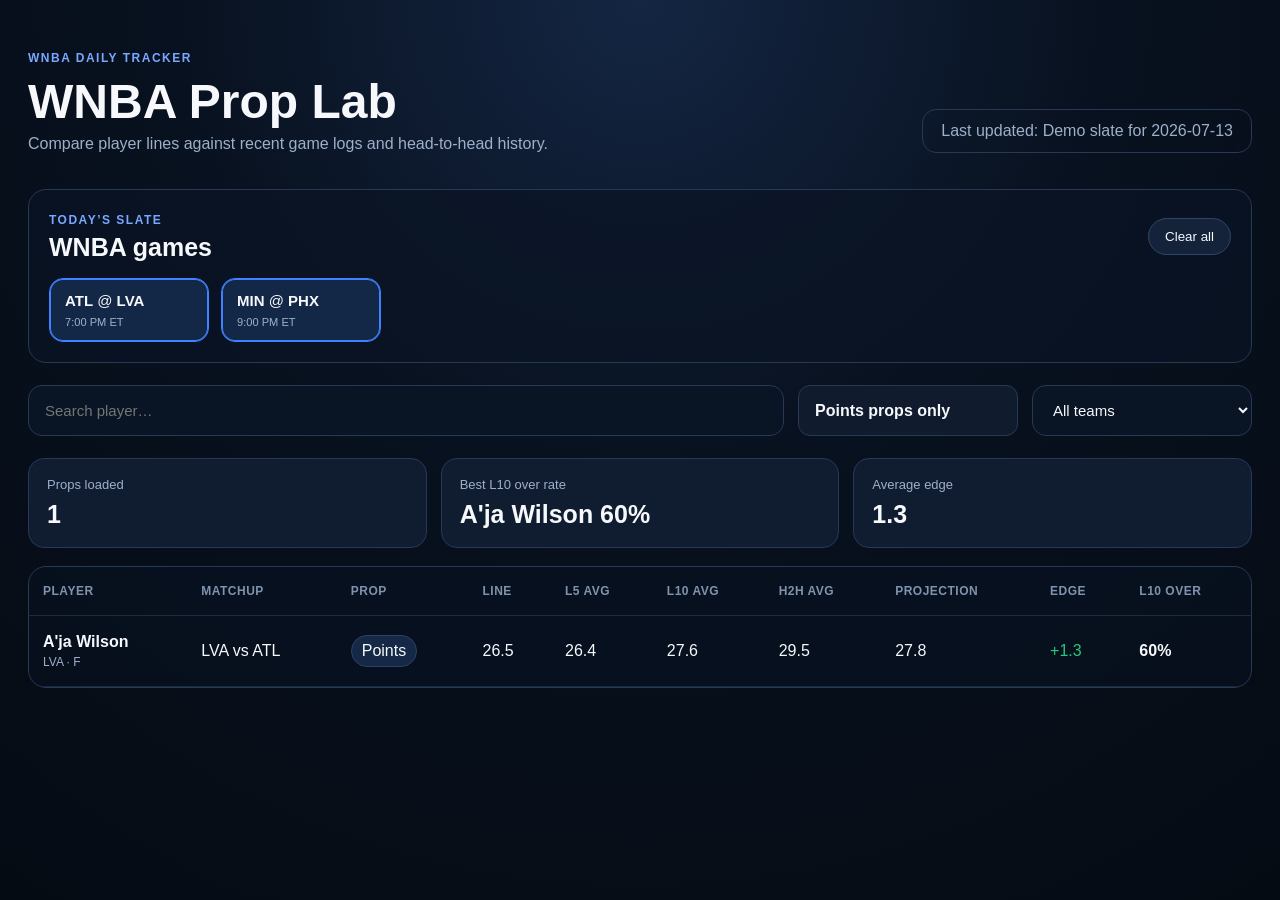
==== index.html @ 142bd0e8 "Add files via upload" ====
<!doctype html><html lang="en"><head><meta charset="utf-8"><meta name="viewport" content="width=device-width,initial-scale=1"><title>WNBA Prop Lab</title><link rel="stylesheet" href="styles.css"></head><body>
<header class="topbar"><div><span class="eyebrow">WNBA DAILY TRACKER</span><h1>WNBA Prop Lab</h1><p>Compare player lines against recent game logs and head-to-head history.</p></div><div class="updated" id="updatedAt">Loading…</div></header>
<main><section class="slate"><div class="slateHead"><div><span class="eyebrow">TODAY’S SLATE</span><h2>WNBA games</h2></div><button id="selectAllGames" class="selectGames">Clear all</button></div><div id="games" class="games"></div></section><section class="controls"><input id="search" placeholder="Search player…"><div class="fixedMarket">Points props only</div><input id="market" type="hidden" value="pts"><select id="team"><option value="all">All teams</option></select></section>
<section class="summary"><div><span>Props loaded</span><strong id="propCount">0</strong></div><div><span>Best L10 over rate</span><strong id="bestRate">—</strong></div><div><span>Average edge</span><strong id="avgEdge">—</strong></div></section>
<section class="tableWrap"><table><thead><tr><th>Player</th><th>Matchup</th><th>Prop</th><th>Line</th><th>L5 Avg</th><th>L10 Avg</th><th>H2H Avg</th><th>Projection</th><th>Edge</th><th>L10 Over</th></tr></thead><tbody id="rows"></tbody></table></section></main>
<div class="modalBack" id="modalBack" hidden><article class="modal"><button class="close" id="closeModal">×</button><div class="modalHead"><div><span class="eyebrow" id="modalMarket">PLAYER PROP MODEL</span><h2 id="modalName"></h2><p id="modalMatchup"></p></div><div class="lineBox"><span>Line</span><strong id="modalLine"></strong></div></div><div class="cards"><div><span>Projection</span><strong id="modalProjection"></strong></div><div><span>Edge</span><strong id="modalEdge"></strong></div><div><span id="periodLabel">L10 Over %</span><strong id="modalOver"></strong></div><div><span>H2H Over %</span><strong id="modalH2H"></strong></div></div><div class="tabs"><button data-tab="last10" class="active">Last 10</button><button data-tab="last5">Last 5</button><button data-tab="h2h">H2H</button></div><div id="chart" class="chart"></div><p class="legend"><i class="green"></i> Green = over line &nbsp; <i class="red"></i> Red = under line &nbsp; <i class="push"></i> Gold = push</p></article></div>
<script src="app.js"></script></body></html>
---- styles.css ----
:root{--bg:#07101e;--panel:#101d31;--panel2:#13233b;--line:#263955;--text:#f6f8fc;--muted:#9db0ca;--blue:#3f82ff;--green:#24c97b;--red:#f14d52;--gold:#e4b84b}*{box-sizing:border-box}body{margin:0;background:radial-gradient(circle at top,#142643 0,#08111f 42%,#050b13 100%);color:var(--text);font-family:Inter,Arial,sans-serif;min-height:100vh}.topbar{max-width:1450px;margin:auto;padding:48px 28px 26px;display:flex;justify-content:space-between;gap:24px;align-items:flex-end}.eyebrow{color:#78a8ff;font-size:12px;letter-spacing:1.5px;font-weight:800}.topbar h1{font-size:48px;margin:8px 0 6px}.topbar p,.modalHead p{margin:0;color:var(--muted)}.updated{border:1px solid var(--line);padding:12px 18px;border-radius:14px;color:var(--muted)}main{max-width:1450px;margin:auto;padding:0 28px 50px}.controls{display:grid;grid-template-columns:1fr 220px 220px;gap:14px;margin:22px 0}.controls input,.controls select{background:#091424;border:1px solid var(--line);color:var(--text);padding:15px 16px;border-radius:14px;font-size:15px}.summary{display:grid;grid-template-columns:repeat(3,1fr);gap:14px;margin-bottom:18px}.summary div,.cards div{background:var(--panel);border:1px solid var(--line);border-radius:16px;padding:18px}.summary span,.cards span,.lineBox span{display:block;color:var(--muted);font-size:13px}.summary strong,.cards strong{display:block;font-size:25px;margin-top:8px}.tableWrap{overflow:auto;border:1px solid var(--line);border-radius:18px;background:rgba(8,17,31,.82)}table{width:100%;border-collapse:collapse;min-width:1100px}th,td{padding:17px 14px;text-align:left;border-bottom:1px solid #1b2b42}th{color:#7f93ae;font-size:12px;text-transform:uppercase;letter-spacing:.5px}tbody tr{cursor:pointer;transition:.15s}tbody tr:hover{background:#101d30}.player{font-weight:800}.sub{display:block;color:var(--muted);font-size:12px;margin-top:4px}.pill{display:inline-block;padding:6px 10px;border-radius:999px;background:#152845;border:1px solid #29436a}.positive{color:var(--green)}.negative{color:var(--red)}.rate{font-weight:800}.modalBack{position:fixed;inset:0;background:rgba(0,0,0,.7);display:grid;place-items:center;padding:24px;z-index:10}.modalBack[hidden]{display:none}.modal{width:min(860px,96vw);max-height:92vh;overflow:auto;background:var(--panel);border:1px solid #36506f;border-radius:22px;padding:24px;box-shadow:0 30px 90px #000;position:relative}.close{position:absolute;right:18px;top:12px;border:0;background:none;color:white;font-size:32px;cursor:pointer}.modalHead{display:flex;justify-content:space-between;gap:18px;align-items:center;padding-right:42px}.modalHead h2{font-size:30px;margin:6px 0}.lineBox{min-width:125px;text-align:center;background:#13233b;border:1px solid #334b6c;border-radius:16px;padding:16px}.lineBox strong{font-size:25px}.cards{display:grid;grid-template-columns:repeat(4,1fr);gap:12px;margin:20px 0}.tabs{display:flex;gap:10px;margin-bottom:16px}.tabs button{border:1px solid #36506f;background:#13233b;color:#d5dfed;border-radius:999px;padding:9px 15px;font-weight:700;cursor:pointer}.tabs button.active{background:var(--blue);border-color:var(--blue)}.chart{display:flex;flex-direction:column;gap:11px}.gameRow{display:grid;grid-template-columns:90px 1fr 64px;gap:12px;align-items:center;color:var(--muted);font-size:13px}.track{height:26px;border:1px solid #30425e;background:#07111f;border-radius:999px;overflow:hidden}.bar{height:100%;border-radius:999px;min-width:4px}.bar.green{background:var(--green)}.bar.red{background:var(--red)}.bar.push{background:var(--gold)}.gameVal{font-weight:800;color:white;text-align:right}.legend{font-size:12px;color:var(--muted);margin:15px 0 0}.legend i{display:inline-block;width:9px;height:9px;border-radius:50%}.legend .green{background:var(--green)}.legend .red{background:var(--red)}.legend .push{background:var(--gold)}@media(max-width:800px){.topbar{align-items:flex-start;flex-direction:column}.topbar h1{font-size:36px}.controls{grid-template-columns:1fr}.summary{grid-template-columns:1fr}.cards{grid-template-columns:1fr 1fr}.modalHead{align-items:flex-start}.gameRow{grid-template-columns:75px 1fr 50px}}
.slate{background:rgba(10,20,36,.72);border:1px solid var(--line);border-radius:18px;padding:20px;margin:10px 0 20px}.slateHead{display:flex;align-items:center;justify-content:space-between;gap:16px;margin-bottom:16px}.slateHead h2{margin:5px 0 0;font-size:25px}.selectGames{background:#15233a;border:1px solid #304666;color:var(--text);border-radius:999px;padding:10px 16px;cursor:pointer}.games{display:flex;flex-wrap:wrap;gap:12px}.gameChip{min-width:160px;text-align:left;background:#0b1627;border:1px solid #293b56;color:var(--muted);border-radius:14px;padding:13px 15px;cursor:pointer;transition:.15s}.gameChip span{display:block;color:var(--text);font-size:15px}.gameChip small{display:block;margin-top:7px;color:var(--muted)}.gameChip.active{border-color:var(--blue);background:#132747;box-shadow:inset 0 0 0 1px var(--blue)}.noGames,.empty{color:var(--muted);padding:24px!important;text-align:center}
@media(max-width:800px){.games{display:grid;grid-template-columns:1fr 1fr}.gameChip{min-width:0}.slateHead{align-items:flex-end}}
.fixedMarket{display:flex;align-items:center;padding:0 16px;min-height:44px;border:1px solid var(--line,#24344d);border-radius:12px;background:var(--card,#101c2e);color:var(--text,#f4f7fb);font-weight:700}
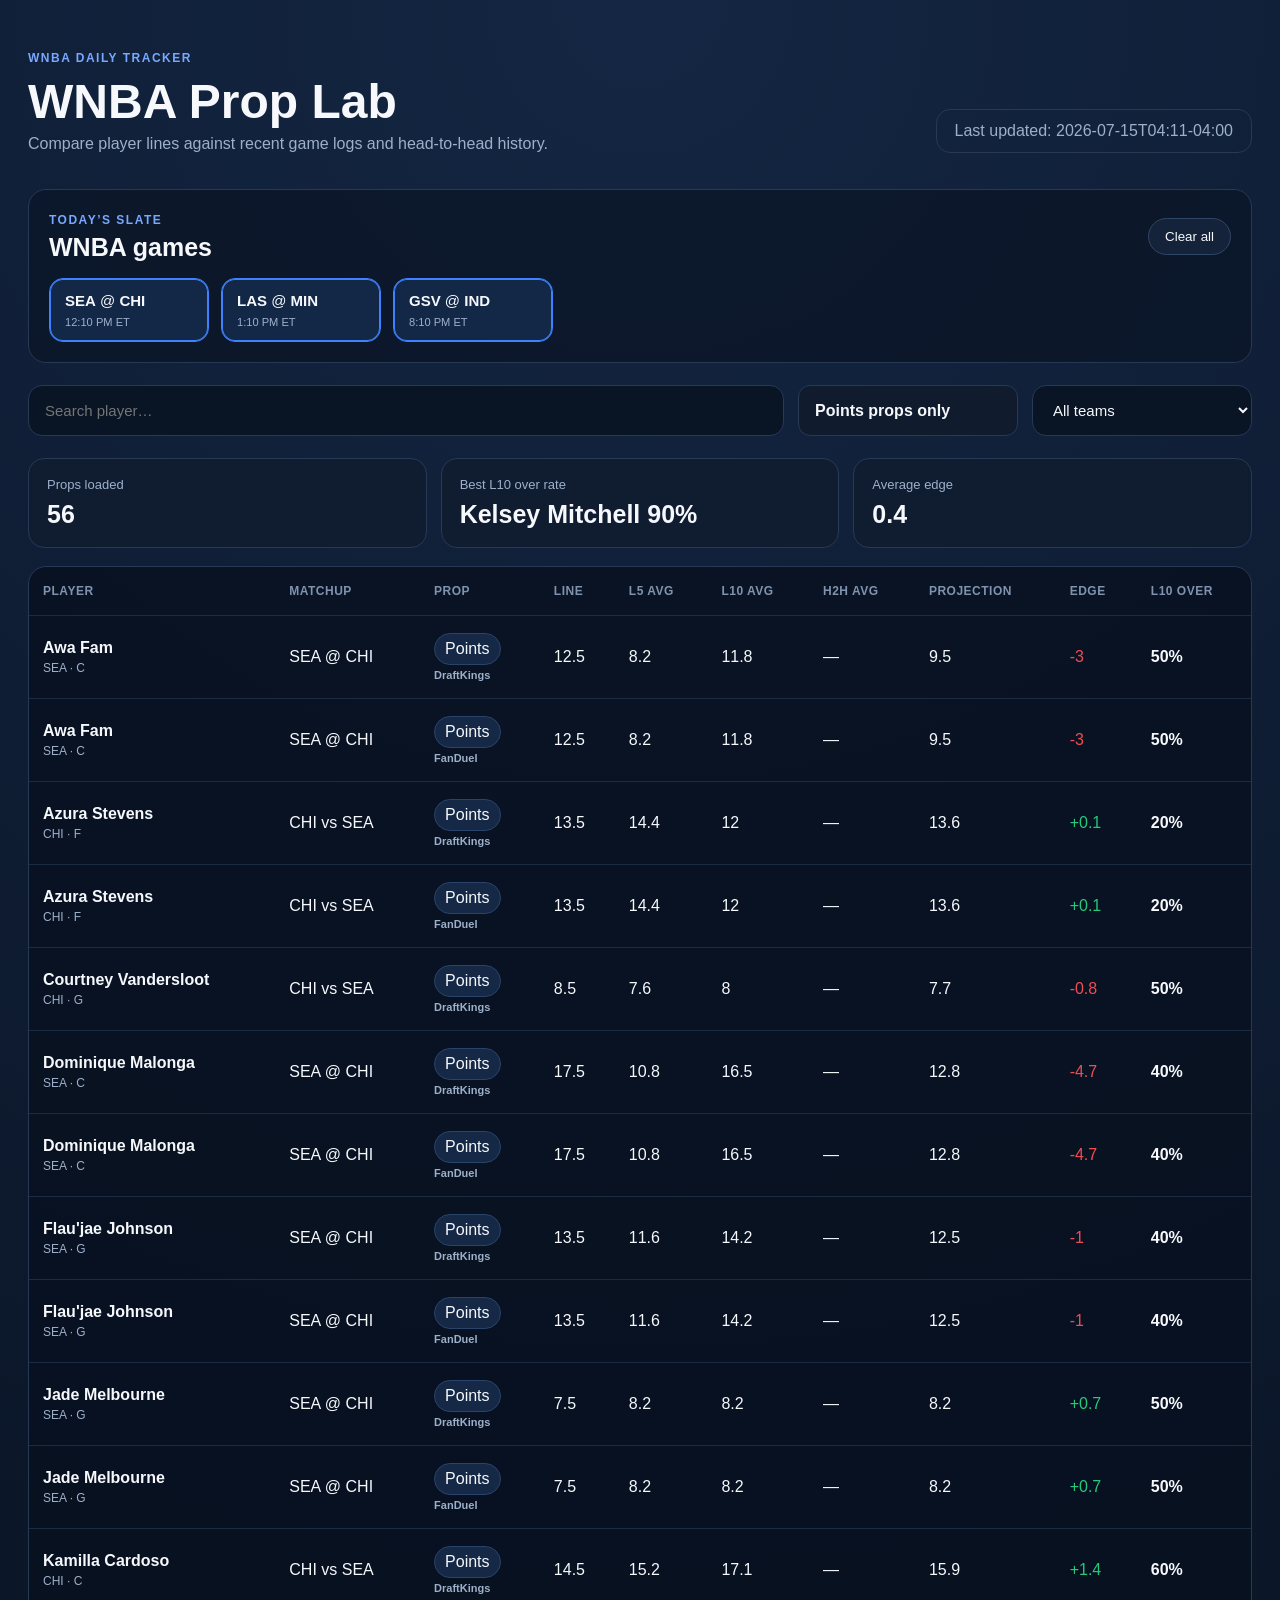
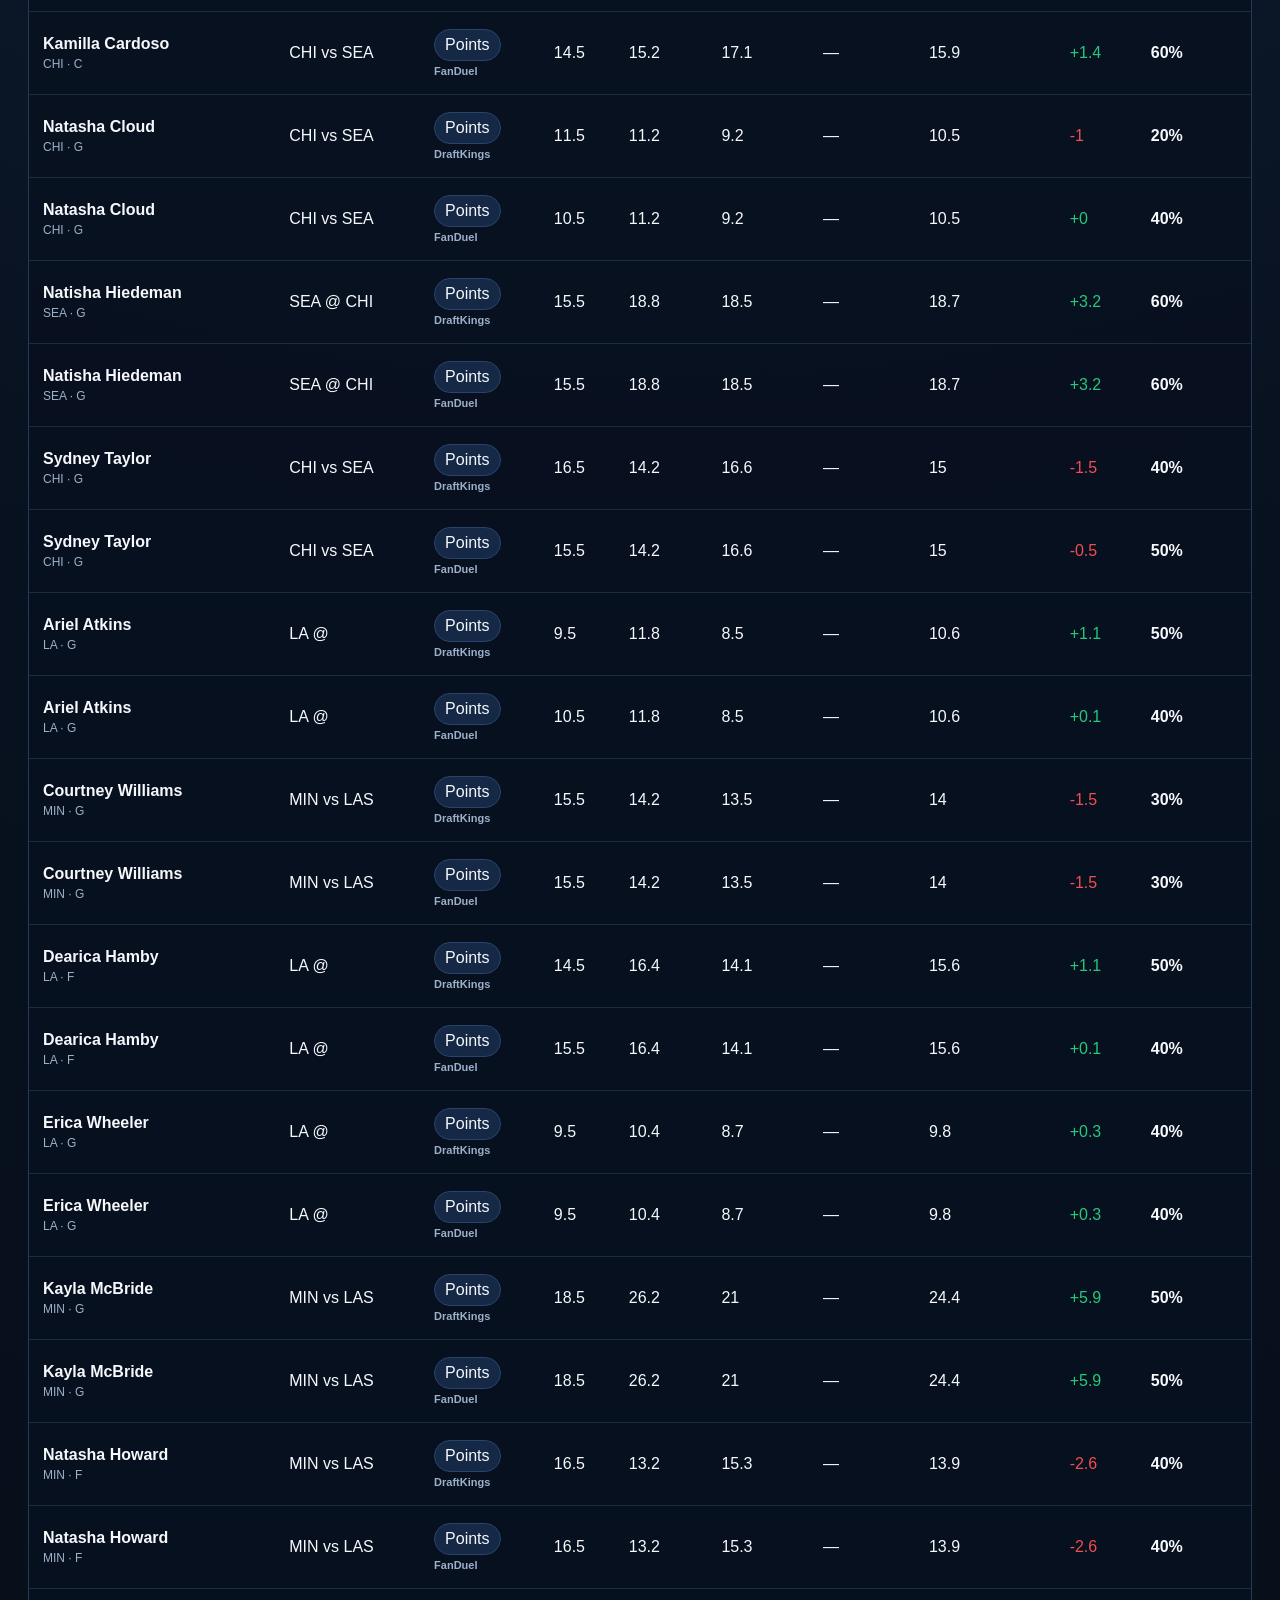
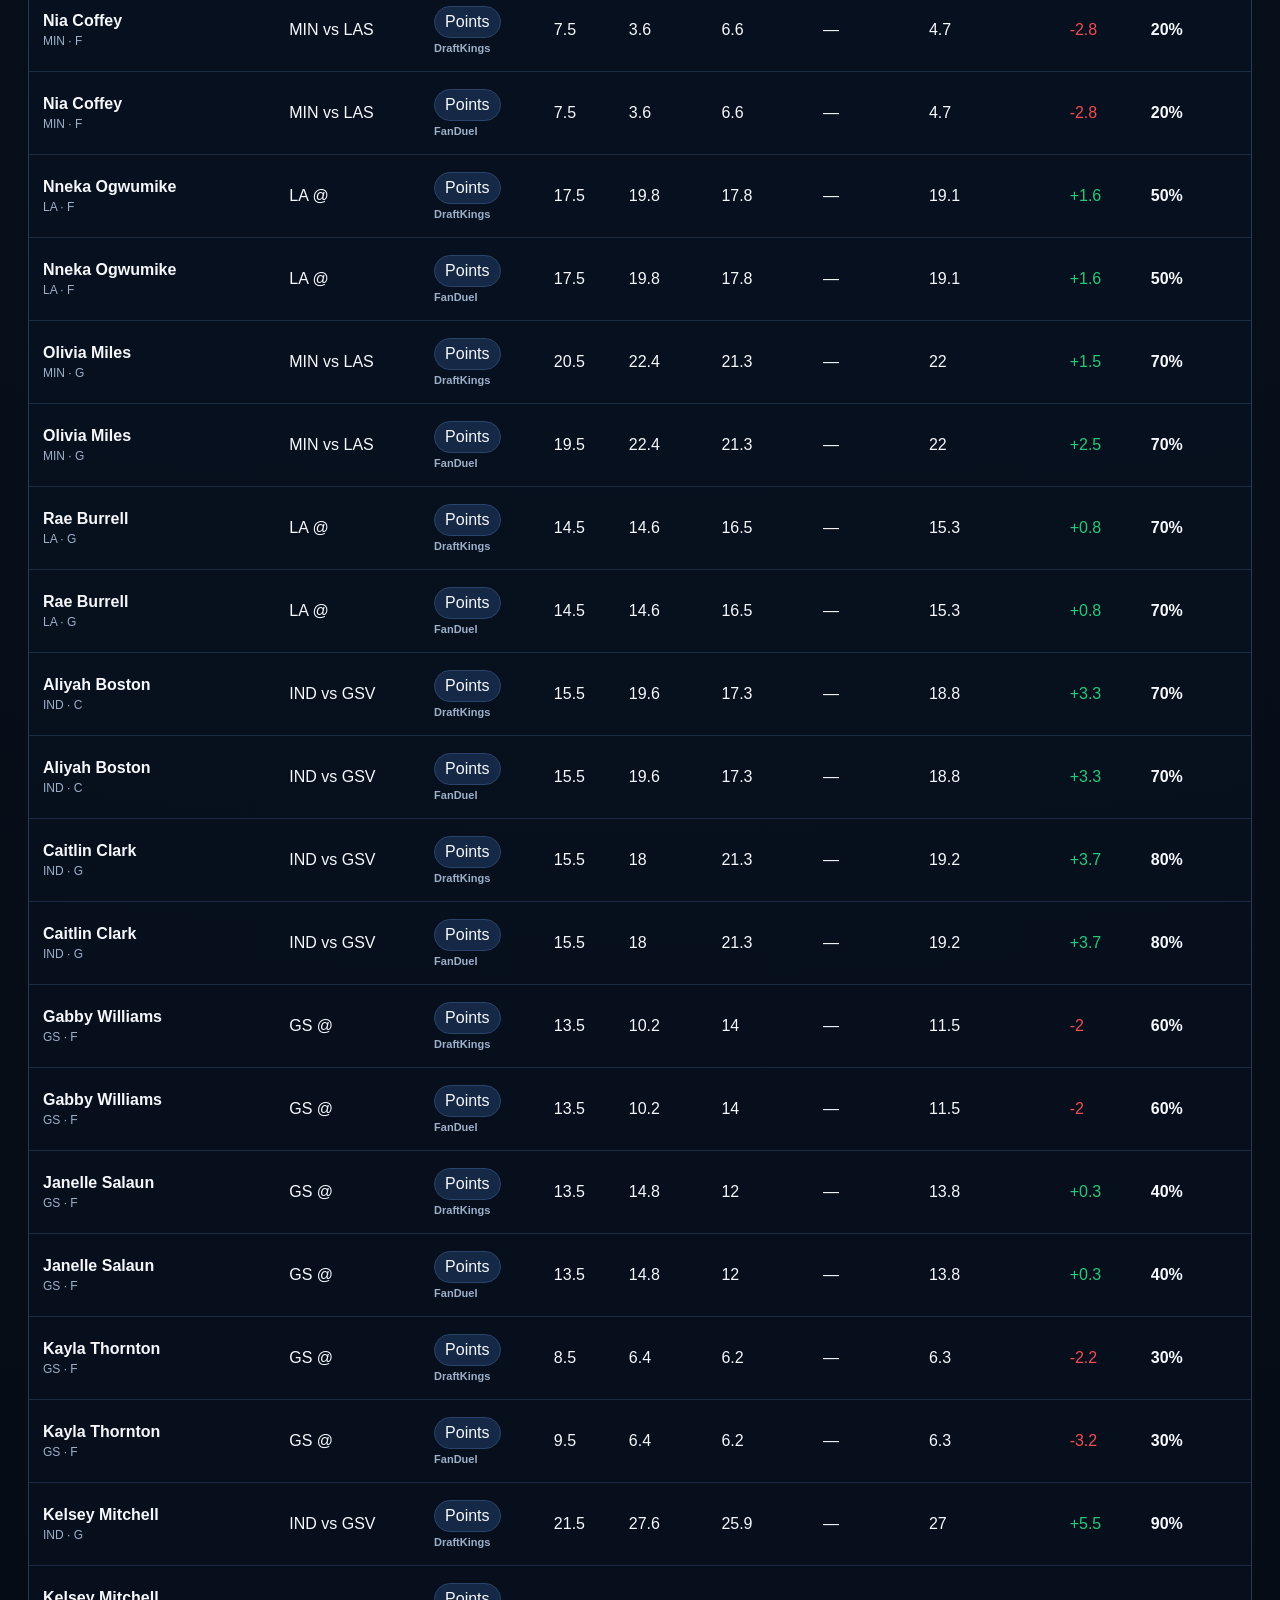
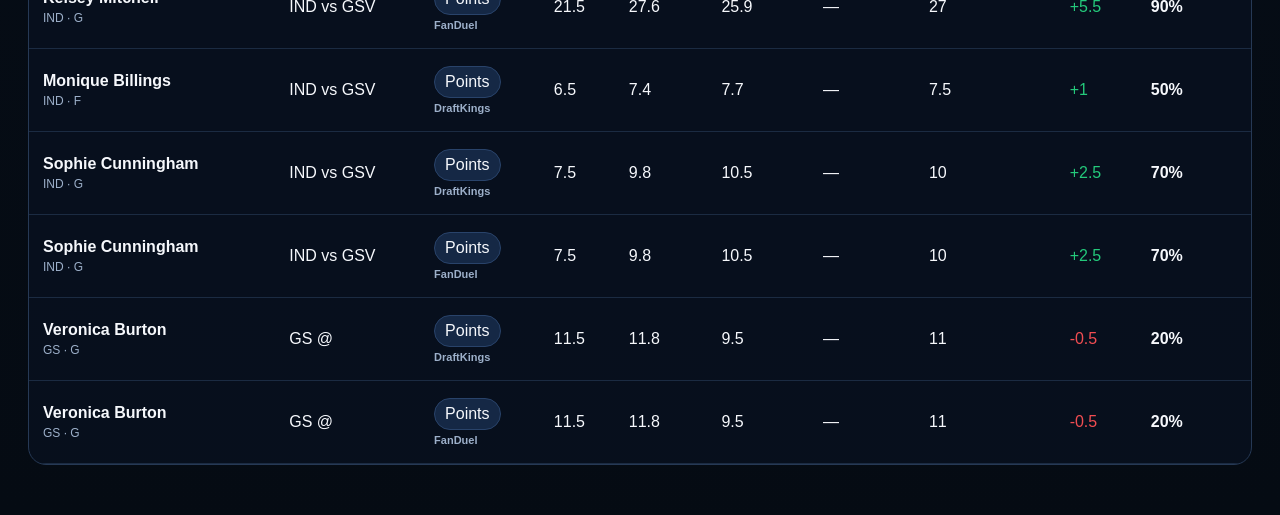
==== commit cd7a2881: "Update index.html" ====
--- a/index.html
+++ b/index.html
@@ -1,7 +1,295 @@
-<!doctype html><html lang="en"><head><meta charset="utf-8"><meta name="viewport" content="width=device-width,initial-scale=1"><title>WNBA Prop Lab</title><link rel="stylesheet" href="styles.css"></head><body>
-<header class="topbar"><div><span class="eyebrow">WNBA DAILY TRACKER</span><h1>WNBA Prop Lab</h1><p>Compare player lines against recent game logs and head-to-head history.</p></div><div class="updated" id="updatedAt">Loading…</div></header>
-<main><section class="slate"><div class="slateHead"><div><span class="eyebrow">TODAY’S SLATE</span><h2>WNBA games</h2></div><button id="selectAllGames" class="selectGames">Clear all</button></div><div id="games" class="games"></div></section><section class="controls"><input id="search" placeholder="Search player…"><div class="fixedMarket">Points props only</div><input id="market" type="hidden" value="pts"><select id="team"><option value="all">All teams</option></select></section>
-<section class="summary"><div><span>Props loaded</span><strong id="propCount">0</strong></div><div><span>Best L10 over rate</span><strong id="bestRate">—</strong></div><div><span>Average edge</span><strong id="avgEdge">—</strong></div></section>
-<section class="tableWrap"><table><thead><tr><th>Player</th><th>Matchup</th><th>Prop</th><th>Line</th><th>L5 Avg</th><th>L10 Avg</th><th>H2H Avg</th><th>Projection</th><th>Edge</th><th>L10 Over</th></tr></thead><tbody id="rows"></tbody></table></section></main>
-<div class="modalBack" id="modalBack" hidden><article class="modal"><button class="close" id="closeModal">×</button><div class="modalHead"><div><span class="eyebrow" id="modalMarket">PLAYER PROP MODEL</span><h2 id="modalName"></h2><p id="modalMatchup"></p></div><div class="lineBox"><span>Line</span><strong id="modalLine"></strong></div></div><div class="cards"><div><span>Projection</span><strong id="modalProjection"></strong></div><div><span>Edge</span><strong id="modalEdge"></strong></div><div><span id="periodLabel">L10 Over %</span><strong id="modalOver"></strong></div><div><span>H2H Over %</span><strong id="modalH2H"></strong></div></div><div class="tabs"><button data-tab="last10" class="active">Last 10</button><button data-tab="last5">Last 5</button><button data-tab="h2h">H2H</button></div><div id="chart" class="chart"></div><p class="legend"><i class="green"></i> Green = over line &nbsp; <i class="red"></i> Red = under line &nbsp; <i class="push"></i> Gold = push</p></article></div>
-<script src="app.js"></script></body></html>
+<!doctype html>
+<html lang="en">
+<head>
+  <meta charset="utf-8">
+  <meta
+    name="viewport"
+    content="width=device-width, initial-scale=1"
+  >
+
+  <title>WNBA Prop Lab</title>
+
+  <link
+    rel="stylesheet"
+    href="styles.css"
+  >
+</head>
+
+<body>
+  <header class="topbar">
+    <div>
+      <span class="eyebrow">WNBA DAILY TRACKER</span>
+
+      <h1>WNBA Prop Lab</h1>
+
+      <p>
+        Compare player lines against recent game logs and
+        head-to-head history.
+      </p>
+    </div>
+
+    <div
+      class="updated"
+      id="updatedAt"
+    >
+      Loading…
+    </div>
+  </header>
+
+  <main>
+    <section class="slate">
+      <div class="slateHead">
+        <div>
+          <span class="eyebrow">TODAY’S SLATE</span>
+          <h2>WNBA games</h2>
+        </div>
+
+        <button
+          id="selectAllGames"
+          class="selectGames"
+          type="button"
+        >
+          Clear all
+        </button>
+      </div>
+
+      <div
+        id="games"
+        class="games"
+      ></div>
+    </section>
+
+    <section class="controls">
+      <input
+        id="search"
+        type="search"
+        placeholder="Search player…"
+        autocomplete="off"
+      >
+
+      <div class="fixedMarket">
+        Points props only
+      </div>
+
+      <input
+        id="market"
+        type="hidden"
+        value="pts"
+      >
+
+      <select id="team">
+        <option value="all">
+          All teams
+        </option>
+      </select>
+    </section>
+
+    <section class="summary">
+      <div>
+        <span>Props loaded</span>
+        <strong id="propCount">0</strong>
+      </div>
+
+      <div>
+        <span>Best L10 over rate</span>
+        <strong id="bestRate">—</strong>
+      </div>
+
+      <div>
+        <span>Average edge</span>
+        <strong id="avgEdge">—</strong>
+      </div>
+    </section>
+
+    <section class="tableWrap">
+      <table>
+        <thead>
+          <tr>
+            <th
+              class="sortable"
+              data-sort="player"
+              scope="col"
+            >
+              Player
+            </th>
+
+            <th scope="col">
+              Matchup
+            </th>
+
+            <th scope="col">
+              Prop
+            </th>
+
+            <th
+              class="sortable"
+              data-sort="line"
+              scope="col"
+            >
+              Line
+            </th>
+
+            <th
+              class="sortable"
+              data-sort="l5Avg"
+              scope="col"
+            >
+              L5 Avg
+            </th>
+
+            <th
+              class="sortable"
+              data-sort="l10Avg"
+              scope="col"
+            >
+              L10 Avg
+            </th>
+
+            <th
+              class="sortable"
+              data-sort="h2hAvg"
+              scope="col"
+            >
+              H2H Avg
+            </th>
+
+            <th
+              class="sortable"
+              data-sort="projection"
+              scope="col"
+            >
+              Projection
+            </th>
+
+            <th
+              class="sortable"
+              data-sort="edge"
+              scope="col"
+            >
+              Edge
+            </th>
+
+            <th
+              class="sortable"
+              data-sort="l10Over"
+              scope="col"
+            >
+              L10 Over
+            </th>
+          </tr>
+        </thead>
+
+        <tbody id="rows"></tbody>
+      </table>
+    </section>
+  </main>
+
+  <div
+    class="modalBack"
+    id="modalBack"
+    hidden
+  >
+    <article class="modal">
+      <button
+        class="close"
+        id="closeModal"
+        type="button"
+        aria-label="Close player details"
+      >
+        ×
+      </button>
+
+      <div class="modalHead">
+        <div>
+          <span
+            class="eyebrow"
+            id="modalMarket"
+          >
+            PLAYER PROP MODEL
+          </span>
+
+          <h2 id="modalName"></h2>
+
+          <p id="modalMatchup"></p>
+        </div>
+
+        <div class="lineBox">
+          <span>Line</span>
+          <strong id="modalLine"></strong>
+        </div>
+      </div>
+
+      <div class="cards">
+        <div>
+          <span>Projection</span>
+          <strong id="modalProjection"></strong>
+        </div>
+
+        <div>
+          <span>Edge</span>
+          <strong id="modalEdge"></strong>
+        </div>
+
+        <div>
+          <span id="periodLabel">
+            L10 Over %
+          </span>
+
+          <strong id="modalOver"></strong>
+        </div>
+
+        <div>
+          <span>H2H Over %</span>
+          <strong id="modalH2H"></strong>
+        </div>
+      </div>
+
+      <div class="tabs">
+        <button
+          data-tab="last10"
+          class="active"
+          type="button"
+        >
+          Last 10
+        </button>
+
+        <button
+          data-tab="last5"
+          type="button"
+        >
+          Last 5
+        </button>
+
+        <button
+          data-tab="h2h"
+          type="button"
+        >
+          H2H
+        </button>
+      </div>
+
+      <div
+        id="chart"
+        class="chart"
+      ></div>
+
+      <p class="legend">
+        <i class="green"></i>
+        Green = over line
+
+        &nbsp;
+
+        <i class="red"></i>
+        Red = under line
+
+        &nbsp;
+
+        <i class="push"></i>
+        Gold = push
+      </p>
+    </article>
+  </div>
+
+  <script src="app.js"></script>
+</body>
+</html>
--- a/styles.css
+++ b/styles.css
@@ -2,3 +2,5 @@
 .slate{background:rgba(10,20,36,.72);border:1px solid var(--line);border-radius:18px;padding:20px;margin:10px 0 20px}.slateHead{display:flex;align-items:center;justify-content:space-between;gap:16px;margin-bottom:16px}.slateHead h2{margin:5px 0 0;font-size:25px}.selectGames{background:#15233a;border:1px solid #304666;color:var(--text);border-radius:999px;padding:10px 16px;cursor:pointer}.games{display:flex;flex-wrap:wrap;gap:12px}.gameChip{min-width:160px;text-align:left;background:#0b1627;border:1px solid #293b56;color:var(--muted);border-radius:14px;padding:13px 15px;cursor:pointer;transition:.15s}.gameChip span{display:block;color:var(--text);font-size:15px}.gameChip small{display:block;margin-top:7px;color:var(--muted)}.gameChip.active{border-color:var(--blue);background:#132747;box-shadow:inset 0 0 0 1px var(--blue)}.noGames,.empty{color:var(--muted);padding:24px!important;text-align:center}
 @media(max-width:800px){.games{display:grid;grid-template-columns:1fr 1fr}.gameChip{min-width:0}.slateHead{align-items:flex-end}}
 .fixedMarket{display:flex;align-items:center;padding:0 16px;min-height:44px;border:1px solid var(--line,#24344d);border-radius:12px;background:var(--card,#101c2e);color:var(--text,#f4f7fb);font-weight:700}
+
+.book{display:block;margin-top:4px;font-size:11px;color:var(--muted);font-weight:700}
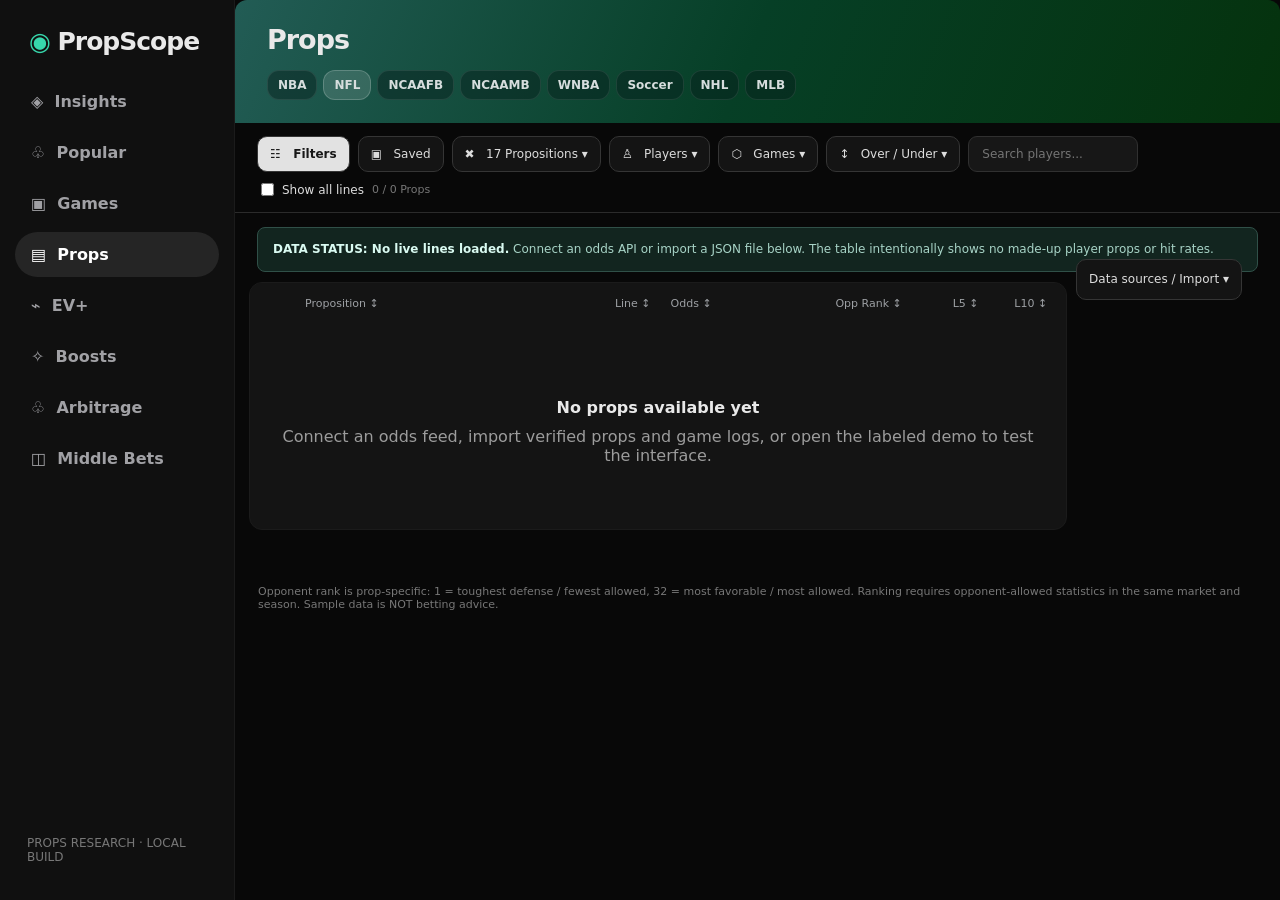
==== commit 0a67524e: "Rename index (2).html to index.html" ====
--- a/index.html
+++ b/index.html
@@ -1,295 +1,14 @@
-<!doctype html>
-<html lang="en">
-<head>
-  <meta charset="utf-8">
-  <meta
-    name="viewport"
-    content="width=device-width, initial-scale=1"
-  >
-
-  <title>WNBA Prop Lab</title>
-
-  <link
-    rel="stylesheet"
-    href="styles.css"
-  >
-</head>
-
-<body>
-  <header class="topbar">
-    <div>
-      <span class="eyebrow">WNBA DAILY TRACKER</span>
-
-      <h1>WNBA Prop Lab</h1>
-
-      <p>
-        Compare player lines against recent game logs and
-        head-to-head history.
-      </p>
-    </div>
-
-    <div
-      class="updated"
-      id="updatedAt"
-    >
-      Loading…
-    </div>
-  </header>
-
-  <main>
-    <section class="slate">
-      <div class="slateHead">
-        <div>
-          <span class="eyebrow">TODAY’S SLATE</span>
-          <h2>WNBA games</h2>
-        </div>
-
-        <button
-          id="selectAllGames"
-          class="selectGames"
-          type="button"
-        >
-          Clear all
-        </button>
-      </div>
-
-      <div
-        id="games"
-        class="games"
-      ></div>
-    </section>
-
-    <section class="controls">
-      <input
-        id="search"
-        type="search"
-        placeholder="Search player…"
-        autocomplete="off"
-      >
-
-      <div class="fixedMarket">
-        Points props only
-      </div>
-
-      <input
-        id="market"
-        type="hidden"
-        value="pts"
-      >
-
-      <select id="team">
-        <option value="all">
-          All teams
-        </option>
-      </select>
-    </section>
-
-    <section class="summary">
-      <div>
-        <span>Props loaded</span>
-        <strong id="propCount">0</strong>
-      </div>
-
-      <div>
-        <span>Best L10 over rate</span>
-        <strong id="bestRate">—</strong>
-      </div>
-
-      <div>
-        <span>Average edge</span>
-        <strong id="avgEdge">—</strong>
-      </div>
-    </section>
-
-    <section class="tableWrap">
-      <table>
-        <thead>
-          <tr>
-            <th
-              class="sortable"
-              data-sort="player"
-              scope="col"
-            >
-              Player
-            </th>
-
-            <th scope="col">
-              Matchup
-            </th>
-
-            <th scope="col">
-              Prop
-            </th>
-
-            <th
-              class="sortable"
-              data-sort="line"
-              scope="col"
-            >
-              Line
-            </th>
-
-            <th
-              class="sortable"
-              data-sort="l5Avg"
-              scope="col"
-            >
-              L5 Avg
-            </th>
-
-            <th
-              class="sortable"
-              data-sort="l10Avg"
-              scope="col"
-            >
-              L10 Avg
-            </th>
-
-            <th
-              class="sortable"
-              data-sort="h2hAvg"
-              scope="col"
-            >
-              H2H Avg
-            </th>
-
-            <th
-              class="sortable"
-              data-sort="projection"
-              scope="col"
-            >
-              Projection
-            </th>
-
-            <th
-              class="sortable"
-              data-sort="edge"
-              scope="col"
-            >
-              Edge
-            </th>
-
-            <th
-              class="sortable"
-              data-sort="l10Over"
-              scope="col"
-            >
-              L10 Over
-            </th>
-          </tr>
-        </thead>
-
-        <tbody id="rows"></tbody>
-      </table>
-    </section>
-  </main>
-
-  <div
-    class="modalBack"
-    id="modalBack"
-    hidden
-  >
-    <article class="modal">
-      <button
-        class="close"
-        id="closeModal"
-        type="button"
-        aria-label="Close player details"
-      >
-        ×
-      </button>
-
-      <div class="modalHead">
-        <div>
-          <span
-            class="eyebrow"
-            id="modalMarket"
-          >
-            PLAYER PROP MODEL
-          </span>
-
-          <h2 id="modalName"></h2>
-
-          <p id="modalMatchup"></p>
-        </div>
-
-        <div class="lineBox">
-          <span>Line</span>
-          <strong id="modalLine"></strong>
-        </div>
-      </div>
-
-      <div class="cards">
-        <div>
-          <span>Projection</span>
-          <strong id="modalProjection"></strong>
-        </div>
-
-        <div>
-          <span>Edge</span>
-          <strong id="modalEdge"></strong>
-        </div>
-
-        <div>
-          <span id="periodLabel">
-            L10 Over %
-          </span>
-
-          <strong id="modalOver"></strong>
-        </div>
-
-        <div>
-          <span>H2H Over %</span>
-          <strong id="modalH2H"></strong>
-        </div>
-      </div>
-
-      <div class="tabs">
-        <button
-          data-tab="last10"
-          class="active"
-          type="button"
-        >
-          Last 10
-        </button>
-
-        <button
-          data-tab="last5"
-          type="button"
-        >
-          Last 5
-        </button>
-
-        <button
-          data-tab="h2h"
-          type="button"
-        >
-          H2H
-        </button>
-      </div>
-
-      <div
-        id="chart"
-        class="chart"
-      ></div>
-
-      <p class="legend">
-        <i class="green"></i>
-        Green = over line
-
-        &nbsp;
-
-        <i class="red"></i>
-        Red = under line
-
-        &nbsp;
-
-        <i class="push"></i>
-        Gold = push
-      </p>
-    </article>
-  </div>
-
-  <script src="app.js"></script>
-</body>
-</html>
+<!doctype html><html lang="en"><head><meta charset="UTF-8"/><meta name="viewport" content="width=device-width,initial-scale=1"/><title>PropScope | Props</title><style>
+:root{font-family:Inter,ui-sans-serif,system-ui,-apple-system,Segoe UI,Arial;color:#e9e9e9;background:#0b0b0b;font-synthesis:none}*{box-sizing:border-box}body{margin:0}button,input,select{font:inherit}button{cursor:pointer}button:disabled{opacity:.4;cursor:default}.app{display:grid;grid-template-columns:235px minmax(0,1fr);max-width:1550px;min-height:100vh;margin:auto}.side{background:#101010;padding:27px 15px;position:sticky;top:0;height:100vh;border-right:1px solid #1b1b1b}.logo{font-size:25px;font-weight:850;letter-spacing:-1px;padding:0 14px 23px}.logo i{font-style:normal;color:#37d6ab}.nav{display:flex;flex-direction:column;gap:6px}.nav button{border:0;background:transparent;color:#a1a1a5;text-align:left;padding:13px 16px;border-radius:30px;font-weight:650;display:flex;gap:12px;align-items:center}.nav button.active{background:#252525;color:#fff}.nav button:hover{background:#202020}.sidefoot{position:absolute;bottom:24px;font-size:12px;color:#777;padding:12px}.main{min-width:0;background:#080808}.hero{background:linear-gradient(112deg,#225c55 0%,#063f26 49%,#05320d 100%);padding:24px 32px 23px;border-radius:12px 12px 0 0;min-height:112px}.hero h1{margin:0 0 15px;font-size:27px;letter-spacing:-1px}.leagues{display:flex;gap:6px;flex-wrap:wrap}.league{background:#071f1c77;border:1px solid #ffffff16;border-radius:12px;color:#d6dddd;padding:7px 10px;font-size:12px;font-weight:800}.league.active{background:#ffffff22;border-color:#ffffff32}.toolbar{display:flex;align-items:center;flex-wrap:wrap;gap:8px;padding:13px 22px;border-bottom:1px solid #2b2b2b}.pill{background:#141414;border:1px solid #353535;border-radius:10px;color:#ddd;font-size:12px;padding:10px 12px;min-height:35px}.pill.active{background:#e2e2e2;color:#171717;font-weight:750}.pill:hover{border-color:#747474}.spacer{flex:1}.search{background:#171717;border:1px solid #303030;color:white;padding:10px 13px;border-radius:9px;width:170px;max-width:100%;font-size:12px}.count{color:#777;font-size:11px;white-space:nowrap}.content{margin:10px 14px 40px;background:#141414;border-radius:13px;overflow:hidden;border:1px solid #1b1b1b}.scroll{overflow-x:auto}.props{border-collapse:collapse;width:100%;min-width:1050px;font-size:12px}.props th{color:#9da0a4;background:#141414;text-align:left;padding:14px 10px;font-size:11px;font-weight:500;white-space:nowrap;cursor:pointer}.props td{border-top:1px solid #242424;padding:0 10px;height:54px;color:#a6a6a9}.props tbody tr:hover td:not(.rate){background:#202020}.props th:first-child,.props td:first-child{width:45px;text-align:center}.props th:nth-child(2){min-width:235px}.props th:nth-child(3){width:55px}.props th:nth-child(4){min-width:125px}.props th:nth-child(5){width:110px}.props th:nth-child(n+6){text-align:center}.pname{font-weight:750;color:#ededee;font-size:12px}.match{font-size:11px;color:#87878a;margin-left:6px}.sub{font-weight:700;color:#ececee;font-size:11px;margin-top:3px}.expand{border:1px solid #333;background:#202020;border-radius:5px;color:#888;width:24px;height:24px}.rank{display:inline-flex;justify-content:center;align-items:center;min-width:30px;border:1px solid #303030;border-radius:14px;padding:3px 4px;font-weight:800}.rank.good{color:#04d79b}.rank.mid{color:#e9c542}.rank.bad{color:#e55653}.rate{background:#15332b;color:#00e5a0!important;font-weight:800;text-align:center;min-width:54px}.rate.mid{background:#322d1b;color:#ebbf31!important}.rate.low{background:#352020;color:#f07471!important}.rate.missing{background:#181818;color:#6e7275!important}.muted{color:#7e7e83}.book{color:#c3abff;font-weight:800;font-size:10px}.empty{text-align:center;padding:64px 20px;color:#9c9c9c}.empty strong{display:block;color:#e9e9e9;margin:10px 0}.notice{margin:14px 22px 2px;padding:12px 15px;border-radius:8px;border:1px solid #305048;background:#12251f;color:#a7d3c6;font-size:12px;line-height:1.6}.notice b{color:#d9faf1}.panel{margin:12px 22px;background:#141414;border:1px solid #343434;border-radius:10px;padding:18px;display:none}.panel.open{display:block}.filters{display:flex;gap:15px;align-items:flex-end;flex-wrap:wrap}.filters label{display:flex;flex-direction:column;gap:7px;font-size:12px;color:#a8a8a8}.filters select{width:200px;background:#202020;border:1px solid #404040;border-radius:7px;color:white;padding:10px;font-size:12px}.panel input[type=file]{font-size:12px;max-width:220px}.detailrow td{background:#181f1d!important;height:auto!important;padding:16px 22px!important}.detail{display:flex;flex-wrap:wrap;gap:22px}.detail>div{min-width:120px}.detail b{display:block;color:#f2f2f2;margin-bottom:6px}.detail span{color:#999}.little{font-size:11px;color:#8d9292}.switch{display:inline-flex;align-items:center;gap:5px;font-size:12px;color:#ddd}.switch input{accent-color:#10a27a}.help{font-size:12px;color:#c2c2c2;line-height:1.7}.help code{color:#50dfb9}.footer{padding:15px 23px;font-size:11px;color:#777}.actions{display:flex;gap:9px;flex-wrap:wrap}.btnGreen{background:#087b58;border:0;color:white;padding:10px 14px;border-radius:8px;font-size:12px;font-weight:bold}@media(max-width:820px){.app{grid-template-columns:1fr}.side{height:auto;position:static;padding:12px;display:flex;align-items:center;gap:16px}.logo{padding:0;font-size:20px}.nav{flex-direction:row;overflow:auto}.nav button:not(.active){display:none}.sidefoot{display:none}.hero{padding:22px 18px}.toolbar{padding:12px}.notice,.panel{margin:12px}.content{margin:10px 6px}}
+</style></head><body><div class="app"><aside class="side"><div class="logo"><i>◉</i> PropScope</div><nav class="nav"><button>◈ &nbsp;Insights</button><button>♧ &nbsp;Popular</button><button>▣ &nbsp;Games</button><button class="active">▤ &nbsp;Props</button><button>⌁ &nbsp;EV+</button><button>✧ &nbsp;Boosts</button><button>♧ &nbsp;Arbitrage</button><button>◫ &nbsp;Middle Bets</button></nav><div class="sidefoot">PROPS RESEARCH · LOCAL BUILD</div></aside><main class="main"><div class="hero"><h1>Props</h1><div class="leagues" id="leagues"></div></div><section class="toolbar"><button class="pill active" id="filterButton">☷ &nbsp; Filters</button><button class="pill" id="savedButton">▣ &nbsp; Saved <span id="savedCount"></span></button><button class="pill" id="propButton">✖ &nbsp; <span id="propCount">17</span> Propositions ▾</button><button class="pill" id="playerButton">♙ &nbsp; Players ▾</button><button class="pill" id="gamesButton">⬡ &nbsp; Games ▾</button><button class="pill" id="sideButton">↕ &nbsp; Over / Under ▾</button><input class="search" id="search" placeholder="Search players..." aria-label="Search players"><span class="spacer"></span><label class="switch"><input type="checkbox" id="allLines"> Show all lines</label><span class="count" id="rowCount">0 Props</span></section><div class="panel" id="filterPanel"><div class="filters"><label>Proposition<select id="marketFilter"><option value="all">All propositions</option></select></label><label>Player<select id="playerFilter"><option value="all">All players</option></select></label><label>Game<select id="gameFilter"><option value="all">All games</option></select></label><label>Side<select id="sideFilter"><option value="all">Over & Under</option><option>Over</option><option>Under</option></select></label><label>Matchup<select id="rankFilter"><option value="all">Any opponent rank</option><option value="good">Favorable (22–32)</option><option value="mid">Neutral (11–21)</option><option value="bad">Difficult (1–10)</option></select></label><button class="pill" id="clearFilters">Clear filters</button></div></div><div class="notice"><b id="modeTitle">DATA STATUS: No live lines loaded.</b> <span id="modeText">Connect an odds API or import a JSON file below. The table intentionally shows no made-up player props or hit rates.</span> <button class="pill" id="dataButton" style="float:right;margin-left:9px">Data sources / Import ▾</button></div><div class="panel" id="dataPanel"><div class="help"><b>Data format:</b> Import JSON with a <code>props</code> array. Each row can contain player, team, opponent, market, side, line, odds, book, opponentRank and <code>games</code> with dated historical stat results. L5, L10, H2H and season rates are calculated from the historical results against <b>today's selected line</b>. As requested, column 2026 means the 2025–26 NFL season (season key 2025); column 2025 means the 2024–25 NFL season (key 2024). CSV and JSON sample schema are in the downloaded project.<br><br><b>Live data:</b> The optional Node server fetches current event player-prop odds from The Odds API, using your own API key. Historical stat logs and defensive rankings must be imported separately; missing values remain blank.</div><div class="actions" style="margin-top:13px"><input type="file" id="file" accept=".json,application/json"><button id="sampleButton" class="btnGreen">Load demonstration data</button><button id="clearData" class="pill">Clear imported data</button><button id="liveButton" class="pill">Fetch live NFL odds</button></div><p class="little" id="importError"></p></div><div class="content"><div class="scroll"><table class="props"><thead><tr><th></th><th data-sort="player">Proposition ↕</th><th data-sort="line">Line ↕</th><th>Odds ↕</th><th data-sort="opponentRank">Opp Rank ↕</th><th data-sort="l5">L5 ↕</th><th data-sort="l10">L10 ↕</th><th data-sort="h2h">H2H ↕</th><th data-sort="season2026">2026 ↕</th><th data-sort="season2025">2025 ↕</th></tr></thead><tbody id="tbody"></tbody></table></div><div class="empty" id="empty"><strong>No props available yet</strong>Connect an odds feed, import verified props and game logs, or open the labeled demo to test the interface.</div></div><div class="footer">Opponent rank is prop-specific: 1 = toughest defense / fewest allowed, 32 = most favorable / most allowed. Ranking requires opponent-allowed statistics in the same market and season. Sample data is NOT betting advice.</div></main></div><script>
+const markets=[['player_pass_interceptions','Passing Interceptions'],['player_field_goals','Made Field Goals'],['player_kicking_points','Kicking Points'],['player_pass_rush_reception_tds','Pass + Rush + Rec TDs'],['player_pass_rush_reception_yds','Pass + Rush + Rec Yards'],['player_pass_attempts','Passing Attempts'],['player_pass_completion_pct','Passing Completion %'],['player_pass_completions','Passing Completions'],['player_pass_tds','Passing TDs'],['player_pass_yds','Passing Yards'],['player_reception_targets','Receiving Targets'],['player_reception_yds','Receiving Yards'],['player_receptions','Receptions'],['player_rush_reception_yds','Rush + Rec Yards'],['player_rush_attempts','Rushing Attempts'],['player_rush_yds','Rushing Yards'],['player_tds','Touchdowns']];
+const $=id=>document.getElementById(id);const leagueList=['NBA','NFL','NCAAFB','NCAAMB','WNBA','Soccer','NHL','MLB'];let league='NFL',data=[],sortKey='l10',sortDesc=true,saved=new Set(),savedOnly=false,openRow=null,sample=false;const safe=s=>String(s??'').replace(/[&<>"']/g,c=>({'&':'&amp;','<':'&lt;','>':'&gt;','"':'&quot;',"'":'&#39;'}[c]));const currentSeason=2025,priorSeason=2024;
+function marketName(m){return markets.find(x=>x[0]===m)?.[1]||String(m||'Unknown').replace(/_/g,' ')}function sideHit(v,line,side){if(!Number.isFinite(Number(v))||!Number.isFinite(Number(line)))return null;return side==='Under'?Number(v)<Number(line):Number(v)>Number(line)}function pct(games){if(!games.length)return null;let xs=games.map(g=>sideHit(g.value,g._line,g._side)).filter(v=>v!==null);return xs.length?Math.round(xs.filter(Boolean).length*100/xs.length):null}function enriched(r){let games=(r.games||[]).filter(g=>g&&g.date&&Number.isFinite(Number(g.value))).sort((a,b)=>String(b.date).localeCompare(String(a.date))).map(g=>({...g,_line:r.line,_side:r.side||'Over'}));const rate=gs=>pct(gs);const season=g=>Number(g.season??new Date(g.date).getUTCFullYear());return {...r,l5:rate(games.slice(0,5)),l10:rate(games.slice(0,10)),h2h:rate(games.filter(g=>g.opponent===r.opponent)),season2026:rate(games.filter(g=>season(g)===currentSeason)),season2025:rate(games.filter(g=>season(g)===priorSeason)),games};}
+function rankClass(v){return !v?'':v<=10?'bad':v<=21?'mid':'good'}function rateHtml(n){let c=n===null?'missing':n<50?'low':n<65?'mid':'';return `<td class="rate ${c}">${n===null?'—':n+'%'}</td>`}function renderLeagues(){$('leagues').innerHTML=leagueList.map(x=>`<button class="league ${x===league?'active':''}" data-league="${x}">${x}</button>`).join('');document.querySelectorAll('[data-league]').forEach(b=>b.onclick=()=>{league=b.dataset.league;renderLeagues();render()})}
+function updateSelect(id,values,pretty=x=>x){let sel=$(id),old=sel.value,first=sel.options[0].outerHTML;sel.innerHTML=first+values.map(x=>`<option value="${safe(x)}">${safe(pretty(x))}</option>`).join('');sel.value=values.includes(old)?old:'all'}function render(){let rows=data.filter(r=>(r.league||'NFL')===league).map(enriched);updateSelect('playerFilter',[...new Set(rows.map(r=>r.player).filter(Boolean))].sort());updateSelect('gameFilter',[...new Set(rows.map(r=>`${r.team||'?'} @ ${r.opponent||'?'}`))].sort());const market=$('marketFilter').value,player=$('playerFilter').value,game=$('gameFilter').value,side=$('sideFilter').value,rank=$('rankFilter').value,q=$('search').value.toLowerCase();rows=rows.filter(r=>(market==='all'||r.market===market)&&(player==='all'||r.player===player)&&(game==='all'||`${r.team||'?'} @ ${r.opponent||'?'}`===game)&&(side==='all'||r.side===side)&&(rank==='all'||rankClass(r.opponentRank)===rank)&&(!q||(`${r.player} ${r.team} ${r.market} ${r.opponent}`).toLowerCase().includes(q))&&(!savedOnly||saved.has(r.id)));if(!$('allLines').checked){let ids=new Set();rows=rows.filter(r=>{let k=`${r.player}:${r.market}:${r.side}`;if(ids.has(k))return false;ids.add(k);return true})}rows.sort((a,b)=>{let av=a[sortKey],bv=b[sortKey];if(av==null)return 1;if(bv==null)return -1;let c=typeof av==='number'&&typeof bv==='number'?av-bv:String(av).localeCompare(String(bv));return sortDesc?-c:c});$('rowCount').textContent=`${rows.length} / ${data.filter(r=>(r.league||'NFL')===league).length} Props`;$('savedCount').textContent=saved.size?`(${saved.size})`:'';$('empty').style.display=rows.length?'none':'block';$('tbody').innerHTML=rows.map(r=>{let rank=Number(r.opponentRank),rc=rankClass(rank),key=safe(r.id),isOpen=openRow===r.id;let main=`<tr><td><button class="expand" data-expand="${key}">${isOpen?'−':'+'}</button></td><td><div><span class="pname">${safe(r.player)}</span><span class="match"> · ${safe(r.team||'—')} @ ${safe(r.opponent||'—')}</span></div><div class="sub">${safe(r.side||'Over')} ${safe(r.line)} ${safe(marketName(r.market))}</div></td><td>${safe(r.line)}</td><td><span class="book">${safe(r.book||'—')}</span> <span class="muted">${r.odds!=null?(Number(r.odds)>0?'+':'')+safe(r.odds):'—'}</span></td><td style="text-align:center">${rank?`<span class="rank ${rc}">${rank}${rank===1?'st':rank===2?'nd':rank===3?'rd':'th'}</span> <span class="muted">${safe(r.opponent)}</span>`:'<span class="muted">—</span>'}</td>${rateHtml(r.l5)}${rateHtml(r.l10)}${rateHtml(r.h2h)}${rateHtml(r.season2026)}${rateHtml(r.season2025)}</tr>`;let details=isOpen?`<tr class="detailrow"><td colspan="10"><div class="detail"><div><b>Historical sample sizes</b><span>L5: ${Math.min(5,r.games.length)} · L10: ${Math.min(10,r.games.length)}<br>H2H: ${r.games.filter(g=>g.opponent===r.opponent).length} games</span></div><div><b>Rank meaning</b><span>${rank?`${rank}/32 — ${rc==='good'?'Favorable':rc==='mid'?'Neutral':'Difficult'} matchup`:'No opponent-allowed data imported'}</span></div><div><b>Line context</b><span>Hit rates recalculate against ${r.side||'Over'} ${r.line}<br>Pushes count as not hitting</span></div><div><b>Save prop</b><button class="pill" data-save="${key}">${saved.has(r.id)?'★ Remove from saved':'☆ Add to saved'}</button></div><div><b>Game logs</b><span>${r.games.length?'<span>'+r.games.slice(0,10).map(g=>`${safe(g.date)}: ${safe(g.value)}`).join(' · ')+'</span>':'No historical games imported'}</span></div></div></td></tr>`:'';return main+details}).join('');document.querySelectorAll('[data-expand]').forEach(b=>b.onclick=()=>{openRow=openRow===b.dataset.expand?null:b.dataset.expand;render()});document.querySelectorAll('[data-save]').forEach(b=>b.onclick=()=>{saved.has(b.dataset.save)?saved.delete(b.dataset.save):saved.add(b.dataset.save);render()})}
+for(let [id,label] of markets){let o=document.createElement('option');o.value=id;o.textContent=label;$('marketFilter').appendChild(o)}$('propCount').textContent=markets.length;for(let id of ['search','marketFilter','playerFilter','gameFilter','sideFilter','rankFilter','allLines'])$(id).addEventListener(id==='search'?'input':'change',render);for(let [btn,panel] of [['filterButton','filterPanel'],['dataButton','dataPanel']])$(btn).onclick=()=>$(panel).classList.toggle('open');$('propButton').onclick=()=>{$('filterPanel').classList.add('open');$('marketFilter').focus()};$('playerButton').onclick=()=>{$('filterPanel').classList.add('open');$('playerFilter').focus()};$('gamesButton').onclick=()=>{$('filterPanel').classList.add('open');$('gameFilter').focus()};$('sideButton').onclick=()=>{$('filterPanel').classList.add('open');$('sideFilter').focus()};$('savedButton').onclick=()=>{savedOnly=!savedOnly;$('savedButton').classList.toggle('active',savedOnly);render()};$('clearFilters').onclick=()=>{for(let id of ['marketFilter','playerFilter','gameFilter','sideFilter','rankFilter'])$(id).value='all';$('search').value='';render()};document.querySelectorAll('th[data-sort]').forEach(t=>t.onclick=()=>{sortDesc=sortKey===t.dataset.sort?!sortDesc:true;sortKey=t.dataset.sort;render()});
+function load(input,isSample=false){if(!input||!Array.isArray(input.props))throw Error('JSON must contain a props array');data=input.props.map((r,i)=>({...r,id:String(r.id||`prop-${i}`),line:Number(r.line),opponentRank:r.opponentRank==null?null:Number(r.opponentRank)})).filter(r=>r.player&&r.market&&Number.isFinite(r.line));sample=isSample;$('modeTitle').textContent=isSample?'DEMO DATA ONLY — not real sportsbook odds.':`IMPORTED DATA — ${data.length} rows.`;$('modeText').textContent=isSample?'All player names, odds and game logs in this mode are synthetic examples for testing only.':'Stats and ranks are shown only where provided in the imported file. Verify the source and timestamps before relying on the numbers.';$('importError').textContent='';render()}
+$('file').onchange=async e=>{try{let t=await e.target.files[0].text();load(JSON.parse(t))}catch(e){$('importError').textContent=e.message}};$('clearData').onclick=()=>{data=[];saved.clear();sample=false;$('modeTitle').textContent='DATA STATUS: No live lines loaded.';$('modeText').textContent='Import verified JSON or connect a live API feed.';render()};
+$('sampleButton').onclick=()=>{let names=[['Jordan Example','BUF','MIA','player_pass_yds',247.5,29],['Taylor Example','KC','DEN','player_reception_yds',68.5,16],['Casey Example','DAL','PHI','player_rush_attempts',14.5,6],['Morgan Example','GB','CHI','player_pass_completions',23.5,24],['Avery Example','LAR','SF','player_receptions',5.5,11],['Blake Example','SEA','ARI','player_kicking_points',7.5,31],['Riley Example','BAL','CLE','player_pass_interceptions',0.5,4]];load({props:names.map(([player,team,opponent,market,line,opponentRank],i)=>({id:`demo-${i}`,league:'NFL',player,team,opponent,market,line,opponentRank,side:i%3===0?'Under':'Over',book:'DEMO',odds:-115,games:Array.from({length:21},(_,j)=>({date:`${j<9?'2025':'2024'}-${String(j%9+1).padStart(2,'0')}-${String(j%25+1).padStart(2,'0')}`,season:j<9?2025:2024,opponent:j%3===0?opponent:'OTHER',value:Number((line+(j%5-2)*(i<3?9:1.5)).toFixed(1))}))}))},true)};
+$('liveButton').onclick=async()=>{try{$('importError').textContent='Requesting live odds from local server...';let r=await fetch('/api/props');if(!r.ok)throw Error(`Server returned ${r.status}: ${await r.text()}`);let j=await r.json();load(j);$('modeTitle').textContent='LIVE NFL ODDS CONNECTED — history separate.';$('modeText').textContent='Odds are provided by the connected API. Hit rates and opponent ranks require verified game logs and defensive data.'}catch(e){$('importError').textContent=`Live odds unavailable: ${e.message}. Start the Node server and set ODDS_API_KEY.`}};renderLeagues();render();
+</script></body></html>
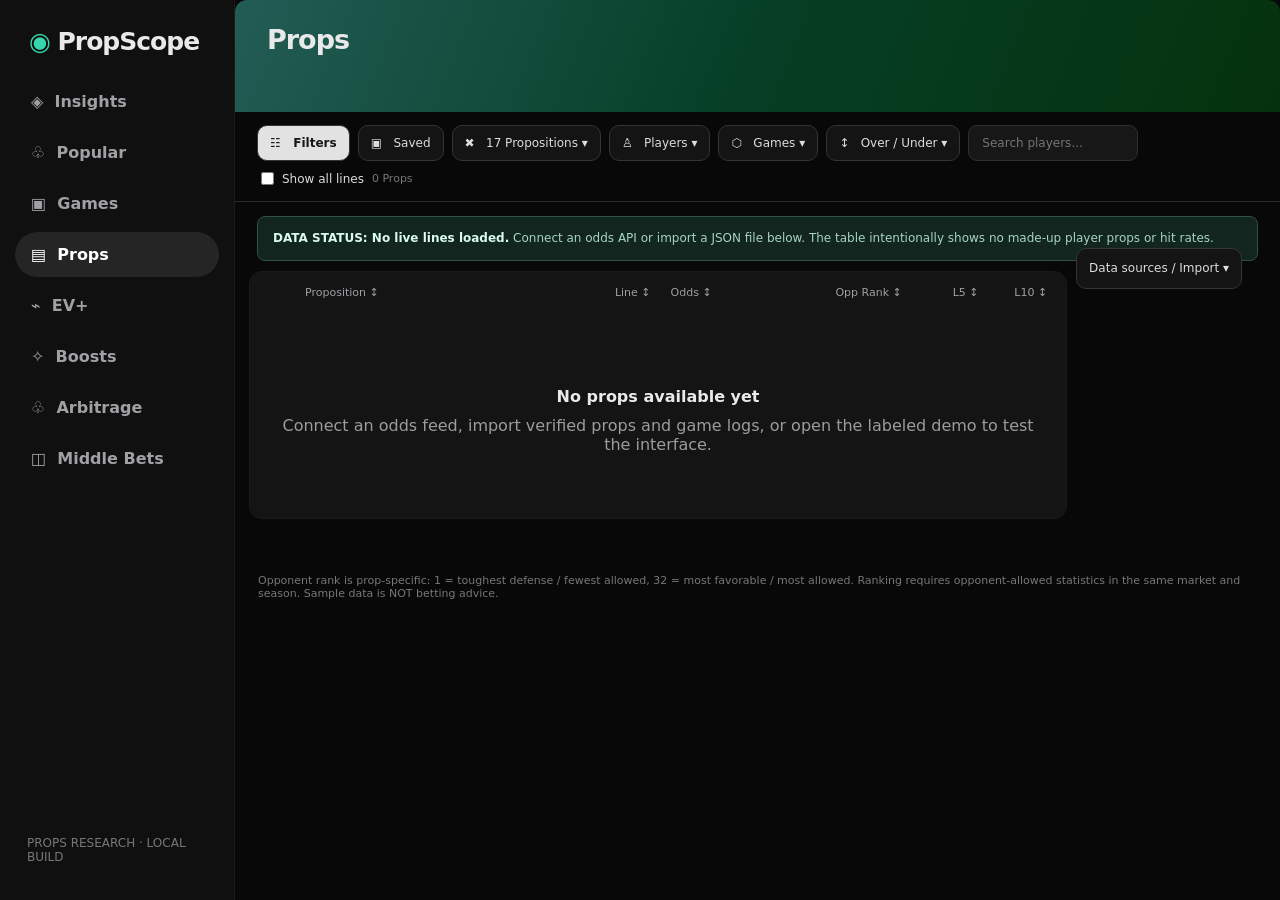
==== commit adde854e: "Add expandable player prop research panel with L5 L10 H2H season charts" ====
--- a/index.html
+++ b/index.html
@@ -1,14 +1,72 @@
 <!doctype html><html lang="en"><head><meta charset="UTF-8"/><meta name="viewport" content="width=device-width,initial-scale=1"/><title>PropScope | Props</title><style>
 :root{font-family:Inter,ui-sans-serif,system-ui,-apple-system,Segoe UI,Arial;color:#e9e9e9;background:#0b0b0b;font-synthesis:none}*{box-sizing:border-box}body{margin:0}button,input,select{font:inherit}button{cursor:pointer}button:disabled{opacity:.4;cursor:default}.app{display:grid;grid-template-columns:235px minmax(0,1fr);max-width:1550px;min-height:100vh;margin:auto}.side{background:#101010;padding:27px 15px;position:sticky;top:0;height:100vh;border-right:1px solid #1b1b1b}.logo{font-size:25px;font-weight:850;letter-spacing:-1px;padding:0 14px 23px}.logo i{font-style:normal;color:#37d6ab}.nav{display:flex;flex-direction:column;gap:6px}.nav button{border:0;background:transparent;color:#a1a1a5;text-align:left;padding:13px 16px;border-radius:30px;font-weight:650;display:flex;gap:12px;align-items:center}.nav button.active{background:#252525;color:#fff}.nav button:hover{background:#202020}.sidefoot{position:absolute;bottom:24px;font-size:12px;color:#777;padding:12px}.main{min-width:0;background:#080808}.hero{background:linear-gradient(112deg,#225c55 0%,#063f26 49%,#05320d 100%);padding:24px 32px 23px;border-radius:12px 12px 0 0;min-height:112px}.hero h1{margin:0 0 15px;font-size:27px;letter-spacing:-1px}.leagues{display:flex;gap:6px;flex-wrap:wrap}.league{background:#071f1c77;border:1px solid #ffffff16;border-radius:12px;color:#d6dddd;padding:7px 10px;font-size:12px;font-weight:800}.league.active{background:#ffffff22;border-color:#ffffff32}.toolbar{display:flex;align-items:center;flex-wrap:wrap;gap:8px;padding:13px 22px;border-bottom:1px solid #2b2b2b}.pill{background:#141414;border:1px solid #353535;border-radius:10px;color:#ddd;font-size:12px;padding:10px 12px;min-height:35px}.pill.active{background:#e2e2e2;color:#171717;font-weight:750}.pill:hover{border-color:#747474}.spacer{flex:1}.search{background:#171717;border:1px solid #303030;color:white;padding:10px 13px;border-radius:9px;width:170px;max-width:100%;font-size:12px}.count{color:#777;font-size:11px;white-space:nowrap}.content{margin:10px 14px 40px;background:#141414;border-radius:13px;overflow:hidden;border:1px solid #1b1b1b}.scroll{overflow-x:auto}.props{border-collapse:collapse;width:100%;min-width:1050px;font-size:12px}.props th{color:#9da0a4;background:#141414;text-align:left;padding:14px 10px;font-size:11px;font-weight:500;white-space:nowrap;cursor:pointer}.props td{border-top:1px solid #242424;padding:0 10px;height:54px;color:#a6a6a9}.props tbody tr:hover td:not(.rate){background:#202020}.props th:first-child,.props td:first-child{width:45px;text-align:center}.props th:nth-child(2){min-width:235px}.props th:nth-child(3){width:55px}.props th:nth-child(4){min-width:125px}.props th:nth-child(5){width:110px}.props th:nth-child(n+6){text-align:center}.pname{font-weight:750;color:#ededee;font-size:12px}.match{font-size:11px;color:#87878a;margin-left:6px}.sub{font-weight:700;color:#ececee;font-size:11px;margin-top:3px}.expand{border:1px solid #333;background:#202020;border-radius:5px;color:#888;width:24px;height:24px}.rank{display:inline-flex;justify-content:center;align-items:center;min-width:30px;border:1px solid #303030;border-radius:14px;padding:3px 4px;font-weight:800}.rank.good{color:#04d79b}.rank.mid{color:#e9c542}.rank.bad{color:#e55653}.rate{background:#15332b;color:#00e5a0!important;font-weight:800;text-align:center;min-width:54px}.rate.mid{background:#322d1b;color:#ebbf31!important}.rate.low{background:#352020;color:#f07471!important}.rate.missing{background:#181818;color:#6e7275!important}.muted{color:#7e7e83}.book{color:#c3abff;font-weight:800;font-size:10px}.empty{text-align:center;padding:64px 20px;color:#9c9c9c}.empty strong{display:block;color:#e9e9e9;margin:10px 0}.notice{margin:14px 22px 2px;padding:12px 15px;border-radius:8px;border:1px solid #305048;background:#12251f;color:#a7d3c6;font-size:12px;line-height:1.6}.notice b{color:#d9faf1}.panel{margin:12px 22px;background:#141414;border:1px solid #343434;border-radius:10px;padding:18px;display:none}.panel.open{display:block}.filters{display:flex;gap:15px;align-items:flex-end;flex-wrap:wrap}.filters label{display:flex;flex-direction:column;gap:7px;font-size:12px;color:#a8a8a8}.filters select{width:200px;background:#202020;border:1px solid #404040;border-radius:7px;color:white;padding:10px;font-size:12px}.panel input[type=file]{font-size:12px;max-width:220px}.detailrow td{background:#181f1d!important;height:auto!important;padding:16px 22px!important}.detail{display:flex;flex-wrap:wrap;gap:22px}.detail>div{min-width:120px}.detail b{display:block;color:#f2f2f2;margin-bottom:6px}.detail span{color:#999}.little{font-size:11px;color:#8d9292}.switch{display:inline-flex;align-items:center;gap:5px;font-size:12px;color:#ddd}.switch input{accent-color:#10a27a}.help{font-size:12px;color:#c2c2c2;line-height:1.7}.help code{color:#50dfb9}.footer{padding:15px 23px;font-size:11px;color:#777}.actions{display:flex;gap:9px;flex-wrap:wrap}.btnGreen{background:#087b58;border:0;color:white;padding:10px 14px;border-radius:8px;font-size:12px;font-weight:bold}@media(max-width:820px){.app{grid-template-columns:1fr}.side{height:auto;position:static;padding:12px;display:flex;align-items:center;gap:16px}.logo{padding:0;font-size:20px}.nav{flex-direction:row;overflow:auto}.nav button:not(.active){display:none}.sidefoot{display:none}.hero{padding:22px 18px}.toolbar{padding:12px}.notice,.panel{margin:12px}.content{margin:10px 6px}}
-</style></head><body><div class="app"><aside class="side"><div class="logo"><i>◉</i> PropScope</div><nav class="nav"><button>◈ &nbsp;Insights</button><button>♧ &nbsp;Popular</button><button>▣ &nbsp;Games</button><button class="active">▤ &nbsp;Props</button><button>⌁ &nbsp;EV+</button><button>✧ &nbsp;Boosts</button><button>♧ &nbsp;Arbitrage</button><button>◫ &nbsp;Middle Bets</button></nav><div class="sidefoot">PROPS RESEARCH · LOCAL BUILD</div></aside><main class="main"><div class="hero"><h1>Props</h1><div class="leagues" id="leagues"></div></div><section class="toolbar"><button class="pill active" id="filterButton">☷ &nbsp; Filters</button><button class="pill" id="savedButton">▣ &nbsp; Saved <span id="savedCount"></span></button><button class="pill" id="propButton">✖ &nbsp; <span id="propCount">17</span> Propositions ▾</button><button class="pill" id="playerButton">♙ &nbsp; Players ▾</button><button class="pill" id="gamesButton">⬡ &nbsp; Games ▾</button><button class="pill" id="sideButton">↕ &nbsp; Over / Under ▾</button><input class="search" id="search" placeholder="Search players..." aria-label="Search players"><span class="spacer"></span><label class="switch"><input type="checkbox" id="allLines"> Show all lines</label><span class="count" id="rowCount">0 Props</span></section><div class="panel" id="filterPanel"><div class="filters"><label>Proposition<select id="marketFilter"><option value="all">All propositions</option></select></label><label>Player<select id="playerFilter"><option value="all">All players</option></select></label><label>Game<select id="gameFilter"><option value="all">All games</option></select></label><label>Side<select id="sideFilter"><option value="all">Over & Under</option><option>Over</option><option>Under</option></select></label><label>Matchup<select id="rankFilter"><option value="all">Any opponent rank</option><option value="good">Favorable (22–32)</option><option value="mid">Neutral (11–21)</option><option value="bad">Difficult (1–10)</option></select></label><button class="pill" id="clearFilters">Clear filters</button></div></div><div class="notice"><b id="modeTitle">DATA STATUS: No live lines loaded.</b> <span id="modeText">Connect an odds API or import a JSON file below. The table intentionally shows no made-up player props or hit rates.</span> <button class="pill" id="dataButton" style="float:right;margin-left:9px">Data sources / Import ▾</button></div><div class="panel" id="dataPanel"><div class="help"><b>Data format:</b> Import JSON with a <code>props</code> array. Each row can contain player, team, opponent, market, side, line, odds, book, opponentRank and <code>games</code> with dated historical stat results. L5, L10, H2H and season rates are calculated from the historical results against <b>today's selected line</b>. As requested, column 2026 means the 2025–26 NFL season (season key 2025); column 2025 means the 2024–25 NFL season (key 2024). CSV and JSON sample schema are in the downloaded project.<br><br><b>Live data:</b> The optional Node server fetches current event player-prop odds from The Odds API, using your own API key. Historical stat logs and defensive rankings must be imported separately; missing values remain blank.</div><div class="actions" style="margin-top:13px"><input type="file" id="file" accept=".json,application/json"><button id="sampleButton" class="btnGreen">Load demonstration data</button><button id="clearData" class="pill">Clear imported data</button><button id="liveButton" class="pill">Fetch live NFL odds</button></div><p class="little" id="importError"></p></div><div class="content"><div class="scroll"><table class="props"><thead><tr><th></th><th data-sort="player">Proposition ↕</th><th data-sort="line">Line ↕</th><th>Odds ↕</th><th data-sort="opponentRank">Opp Rank ↕</th><th data-sort="l5">L5 ↕</th><th data-sort="l10">L10 ↕</th><th data-sort="h2h">H2H ↕</th><th data-sort="season2026">2026 ↕</th><th data-sort="season2025">2025 ↕</th></tr></thead><tbody id="tbody"></tbody></table></div><div class="empty" id="empty"><strong>No props available yet</strong>Connect an odds feed, import verified props and game logs, or open the labeled demo to test the interface.</div></div><div class="footer">Opponent rank is prop-specific: 1 = toughest defense / fewest allowed, 32 = most favorable / most allowed. Ranking requires opponent-allowed statistics in the same market and season. Sample data is NOT betting advice.</div></main></div><script>
+
+/* Expanded prop research panel */
+.prop-research{padding:7px 0 4px;color:#ecefee}.research-top{display:flex;justify-content:space-between;gap:15px;align-items:start;flex-wrap:wrap;margin-bottom:16px}.research-top h2{font-size:20px;margin:4px 0 5px;color:#f4f8f5}.research-kicker{font-size:10px;color:#56deb4;font-weight:800;letter-spacing:1.3px}.research-meta{font-size:12px;color:#949b99}.research-tabs{display:flex;flex-wrap:wrap;gap:7px;border-bottom:1px solid #35403c;padding-bottom:13px}.research-tab{border:1px solid #39413e;background:#1d2622;color:#cbd2cf;border-radius:8px;padding:9px 13px;font-size:12px;font-weight:800}.research-tab.active{background:#0a7355;border-color:#14976f;color:#fff}.research-body{padding:18px 0}.research-summary{display:flex;gap:12px;flex-wrap:wrap;align-items:stretch;margin-bottom:18px}.research-summary>div{min-width:150px;background:#111a17;border:1px solid #293a33;padding:15px 18px;border-radius:11px}.research-summary strong{display:block;font-size:25px;color:#e8fbf4}.research-summary span{display:block;font-size:11px;color:#9ba9a4;margin-top:6px}.research-chart{display:flex;align-items:end;gap:7px;overflow-x:auto;min-height:160px;padding:12px 4px 18px;border-bottom:1px solid #343c39}.research-column{min-width:39px;flex:1;max-width:75px;text-align:center}.research-value{font-size:11px;color:#d8e8e0;margin-bottom:7px}.research-bar-wrap{height:115px;display:flex;align-items:end;justify-content:center;background:#111916;border-radius:6px;position:relative;overflow:hidden}.research-bar{width:80%;min-height:4px;border-radius:5px 5px 0 0}.research-bar.hit{background:#00b983}.research-bar.miss{background:#e65e65}.research-bar.push{background:#89908e}.research-date{font-size:10px;color:#a0aaa5;margin-top:7px}.research-log{margin-top:15px;display:flex;flex-wrap:wrap;gap:8px}.research-pill{background:#17211d;border:1px solid #2c3933;border-radius:7px;padding:7px 10px;font-size:11px;color:#cbd3d0}.research-pill.hit{border-color:#177c5d;color:#48dbaf}.research-pill.miss{border-color:#7c3a3f;color:#ef9599}.research-pill.push{border-color:#626b69;color:#aab2b0}.research-empty{padding:32px;text-align:center;color:#abb5b0;background:#111a17;border:1px dashed #42504a;border-radius:10px;line-height:1.8}.research-note{margin-top:16px;font-size:11px;line-height:1.7;color:#899790}.research-actions{display:flex;gap:8px;flex-wrap:wrap}
+</style></head><body><div class="app"><aside class="side"><div class="logo"><i>◉</i> PropScope</div><nav class="nav"><button>◈ &nbsp;Insights</button><button>♧ &nbsp;Popular</button><button>▣ &nbsp;Games</button><button class="active">▤ &nbsp;Props</button><button>⌁ &nbsp;EV+</button><button>✧ &nbsp;Boosts</button><button>♧ &nbsp;Arbitrage</button><button>◫ &nbsp;Middle Bets</button></nav><div class="sidefoot">PROPS RESEARCH · LOCAL BUILD</div></aside><main class="main"><div class="hero"><h1>Props</h1><div class="leagues" id="leagues"></div></div><section class="toolbar"><button class="pill active" id="filterButton">☷ &nbsp; Filters</button><button class="pill" id="savedButton">▣ &nbsp; Saved <span id="savedCount"></span></button><button class="pill" id="propButton">✖ &nbsp; <span id="propCount">17</span> Propositions ▾</button><button class="pill" id="playerButton">♙ &nbsp; Players ▾</button><button class="pill" id="gamesButton">⬡ &nbsp; Games ▾</button><button class="pill" id="sideButton">↕ &nbsp; Over / Under ▾</button><input class="search" id="search" placeholder="Search players..." aria-label="Search players"><span class="spacer"></span><label class="switch"><input type="checkbox" id="allLines"> Show all lines</label><span class="count" id="rowCount">0 Props</span></section><div class="panel" id="filterPanel"><div class="filters"><label>Proposition<select id="marketFilter"><option value="all">All propositions</option></select></label><label>Player<select id="playerFilter"><option value="all">All players</option></select></label><label>Game<select id="gameFilter"><option value="all">All games</option></select></label><label>Side<select id="sideFilter"><option value="all">Over & Under</option><option>Over</option><option>Under</option></select></label><label>Matchup<select id="rankFilter"><option value="all">Any opponent rank</option><option value="good">Favorable (22–32)</option><option value="mid">Neutral (11–21)</option><option value="bad">Difficult (1–10)</option></select></label><button class="pill" id="clearFilters">Clear filters</button></div></div><div class="notice"><b id="modeTitle">DATA STATUS: No live lines loaded.</b> <span id="modeText">Connect an odds API or import a JSON file below. The table intentionally shows no made-up player props or hit rates.</span> <button class="pill" id="dataButton" style="float:right;margin-left:9px">Data sources / Import ▾</button></div><div class="panel" id="dataPanel"><div class="help"><b>Data format:</b> Import JSON with a <code>props</code> array. Each row can contain player, team, opponent, market, side, line, odds, book, opponentRank and <code>games</code> with dated historical stat results. L5, L10, H2H and season rates are calculated from the historical results against <b>today's selected line</b>. As requested, column 2026 means the 2025–26 NFL season (season key 2025); column 2025 means the 2024–25 NFL season (key 2024). CSV and JSON sample schema are in the downloaded project.<br><br><b>Live data:</b> The optional Node server fetches current event player-prop odds from The Odds API, using your own API key. Historical stat logs and defensive rankings must be imported separately; missing values remain blank.</div><div class="actions" style="margin-top:13px"><input type="file" id="file" accept=".json,application/json"><button id="sampleButton" class="btnGreen">Load demonstration data</button><button id="clearData" class="pill">Clear imported data</button><button id="liveButton" class="pill">Fetch live NFL odds</button><div style="display:flex;flex-wrap:wrap;gap:8px;align-items:center;margin-top:12px"><input id="apiEndpoint" class="search" style="width:min(100%,450px)" type="url" placeholder="https://your-backend.example.com/api/props" aria-label="Live props API endpoint"><button id="saveEndpoint" class="pill">Save API URL</button></div><div class="muted" id="connectionStatus" style="margin-top:7px">No backend configured.</div></div><p class="little" id="importError"></p></div><div class="content"><div class="scroll"><table class="props"><thead><tr><th></th><th data-sort="player">Proposition ↕</th><th data-sort="line">Line ↕</th><th>Odds ↕</th><th data-sort="opponentRank">Opp Rank ↕</th><th data-sort="l5">L5 ↕</th><th data-sort="l10">L10 ↕</th><th data-sort="h2h">H2H ↕</th><th data-sort="season2026">2026 ↕</th><th data-sort="season2025">2025 ↕</th></tr></thead><tbody id="tbody"></tbody></table></div><div class="empty" id="empty"><strong>No props available yet</strong>Connect an odds feed, import verified props and game logs, or open the labeled demo to test the interface.</div></div><div class="footer">Opponent rank is prop-specific: 1 = toughest defense / fewest allowed, 32 = most favorable / most allowed. Ranking requires opponent-allowed statistics in the same market and season. Sample data is NOT betting advice.</div></main></div><script>
 const markets=[['player_pass_interceptions','Passing Interceptions'],['player_field_goals','Made Field Goals'],['player_kicking_points','Kicking Points'],['player_pass_rush_reception_tds','Pass + Rush + Rec TDs'],['player_pass_rush_reception_yds','Pass + Rush + Rec Yards'],['player_pass_attempts','Passing Attempts'],['player_pass_completion_pct','Passing Completion %'],['player_pass_completions','Passing Completions'],['player_pass_tds','Passing TDs'],['player_pass_yds','Passing Yards'],['player_reception_targets','Receiving Targets'],['player_reception_yds','Receiving Yards'],['player_receptions','Receptions'],['player_rush_reception_yds','Rush + Rec Yards'],['player_rush_attempts','Rushing Attempts'],['player_rush_yds','Rushing Yards'],['player_tds','Touchdowns']];
-const $=id=>document.getElementById(id);const leagueList=['NBA','NFL','NCAAFB','NCAAMB','WNBA','Soccer','NHL','MLB'];let league='NFL',data=[],sortKey='l10',sortDesc=true,saved=new Set(),savedOnly=false,openRow=null,sample=false;const safe=s=>String(s??'').replace(/[&<>"']/g,c=>({'&':'&amp;','<':'&lt;','>':'&gt;','"':'&quot;',"'":'&#39;'}[c]));const currentSeason=2025,priorSeason=2024;
+const $=id=>document.getElementById(id);const leagueList=['NBA','NFL','NCAAFB','NCAAMB','WNBA','Soccer','NHL','MLB'];let researchTab={},league='NFL',data=[],sortKey='l10',sortDesc=true,saved=new Set(),savedOnly=false,openRow=null,sample=false;const safe=s=>String(s??'').replace(/[&<>"']/g,c=>({'&':'&amp;','<':'&lt;','>':'&gt;','"':'&quot;',"'":'&#39;'}[c]));const currentSeason=2025,priorSeason=2024;
 function marketName(m){return markets.find(x=>x[0]===m)?.[1]||String(m||'Unknown').replace(/_/g,' ')}function sideHit(v,line,side){if(!Number.isFinite(Number(v))||!Number.isFinite(Number(line)))return null;return side==='Under'?Number(v)<Number(line):Number(v)>Number(line)}function pct(games){if(!games.length)return null;let xs=games.map(g=>sideHit(g.value,g._line,g._side)).filter(v=>v!==null);return xs.length?Math.round(xs.filter(Boolean).length*100/xs.length):null}function enriched(r){let games=(r.games||[]).filter(g=>g&&g.date&&Number.isFinite(Number(g.value))).sort((a,b)=>String(b.date).localeCompare(String(a.date))).map(g=>({...g,_line:r.line,_side:r.side||'Over'}));const rate=gs=>pct(gs);const season=g=>Number(g.season??new Date(g.date).getUTCFullYear());return {...r,l5:rate(games.slice(0,5)),l10:rate(games.slice(0,10)),h2h:rate(games.filter(g=>g.opponent===r.opponent)),season2026:rate(games.filter(g=>season(g)===currentSeason)),season2025:rate(games.filter(g=>season(g)===priorSeason)),games};}
-function rankClass(v){return !v?'':v<=10?'bad':v<=21?'mid':'good'}function rateHtml(n){let c=n===null?'missing':n<50?'low':n<65?'mid':'';return `<td class="rate ${c}">${n===null?'—':n+'%'}</td>`}function renderLeagues(){$('leagues').innerHTML=leagueList.map(x=>`<button class="league ${x===league?'active':''}" data-league="${x}">${x}</button>`).join('');document.querySelectorAll('[data-league]').forEach(b=>b.onclick=()=>{league=b.dataset.league;renderLeagues();render()})}
-function updateSelect(id,values,pretty=x=>x){let sel=$(id),old=sel.value,first=sel.options[0].outerHTML;sel.innerHTML=first+values.map(x=>`<option value="${safe(x)}">${safe(pretty(x))}</option>`).join('');sel.value=values.includes(old)?old:'all'}function render(){let rows=data.filter(r=>(r.league||'NFL')===league).map(enriched);updateSelect('playerFilter',[...new Set(rows.map(r=>r.player).filter(Boolean))].sort());updateSelect('gameFilter',[...new Set(rows.map(r=>`${r.team||'?'} @ ${r.opponent||'?'}`))].sort());const market=$('marketFilter').value,player=$('playerFilter').value,game=$('gameFilter').value,side=$('sideFilter').value,rank=$('rankFilter').value,q=$('search').value.toLowerCase();rows=rows.filter(r=>(market==='all'||r.market===market)&&(player==='all'||r.player===player)&&(game==='all'||`${r.team||'?'} @ ${r.opponent||'?'}`===game)&&(side==='all'||r.side===side)&&(rank==='all'||rankClass(r.opponentRank)===rank)&&(!q||(`${r.player} ${r.team} ${r.market} ${r.opponent}`).toLowerCase().includes(q))&&(!savedOnly||saved.has(r.id)));if(!$('allLines').checked){let ids=new Set();rows=rows.filter(r=>{let k=`${r.player}:${r.market}:${r.side}`;if(ids.has(k))return false;ids.add(k);return true})}rows.sort((a,b)=>{let av=a[sortKey],bv=b[sortKey];if(av==null)return 1;if(bv==null)return -1;let c=typeof av==='number'&&typeof bv==='number'?av-bv:String(av).localeCompare(String(bv));return sortDesc?-c:c});$('rowCount').textContent=`${rows.length} / ${data.filter(r=>(r.league||'NFL')===league).length} Props`;$('savedCount').textContent=saved.size?`(${saved.size})`:'';$('empty').style.display=rows.length?'none':'block';$('tbody').innerHTML=rows.map(r=>{let rank=Number(r.opponentRank),rc=rankClass(rank),key=safe(r.id),isOpen=openRow===r.id;let main=`<tr><td><button class="expand" data-expand="${key}">${isOpen?'−':'+'}</button></td><td><div><span class="pname">${safe(r.player)}</span><span class="match"> · ${safe(r.team||'—')} @ ${safe(r.opponent||'—')}</span></div><div class="sub">${safe(r.side||'Over')} ${safe(r.line)} ${safe(marketName(r.market))}</div></td><td>${safe(r.line)}</td><td><span class="book">${safe(r.book||'—')}</span> <span class="muted">${r.odds!=null?(Number(r.odds)>0?'+':'')+safe(r.odds):'—'}</span></td><td style="text-align:center">${rank?`<span class="rank ${rc}">${rank}${rank===1?'st':rank===2?'nd':rank===3?'rd':'th'}</span> <span class="muted">${safe(r.opponent)}</span>`:'<span class="muted">—</span>'}</td>${rateHtml(r.l5)}${rateHtml(r.l10)}${rateHtml(r.h2h)}${rateHtml(r.season2026)}${rateHtml(r.season2025)}</tr>`;let details=isOpen?`<tr class="detailrow"><td colspan="10"><div class="detail"><div><b>Historical sample sizes</b><span>L5: ${Math.min(5,r.games.length)} · L10: ${Math.min(10,r.games.length)}<br>H2H: ${r.games.filter(g=>g.opponent===r.opponent).length} games</span></div><div><b>Rank meaning</b><span>${rank?`${rank}/32 — ${rc==='good'?'Favorable':rc==='mid'?'Neutral':'Difficult'} matchup`:'No opponent-allowed data imported'}</span></div><div><b>Line context</b><span>Hit rates recalculate against ${r.side||'Over'} ${r.line}<br>Pushes count as not hitting</span></div><div><b>Save prop</b><button class="pill" data-save="${key}">${saved.has(r.id)?'★ Remove from saved':'☆ Add to saved'}</button></div><div><b>Game logs</b><span>${r.games.length?'<span>'+r.games.slice(0,10).map(g=>`${safe(g.date)}: ${safe(g.value)}`).join(' · ')+'</span>':'No historical games imported'}</span></div></div></td></tr>`:'';return main+details}).join('');document.querySelectorAll('[data-expand]').forEach(b=>b.onclick=()=>{openRow=openRow===b.dataset.expand?null:b.dataset.expand;render()});document.querySelectorAll('[data-save]').forEach(b=>b.onclick=()=>{saved.has(b.dataset.save)?saved.delete(b.dataset.save):saved.add(b.dataset.save);render()})}
+function researchGames(r,period){const games=r.games||[];if(period==='l5')return games.slice(0,5);if(period==='l10')return games.slice(0,10);if(period==='h2h')return games.filter(g=>g.opponent===r.opponent);const year=period==='season2026'?2025:2024;return games.filter(g=>Number(g.season??new Date(g.date).getUTCFullYear())===year)}function rankClass(v){return !v?'':v<=10?'bad':v<=21?'mid':'good'}function rateHtml(n){let c=n===null?'missing':n<50?'low':n<65?'mid':'';return `<td class="rate ${c}">${n===null?'—':n+'%'}</td>`}function renderLeagues(){$('leagues').innerHTML=leagueList.map(x=>`<button class="league ${x===league?'active':''}" data-league="${x}">${x}</button>`).join('');document.querySelectorAll('[data-league]').forEach(b=>b.onclick=()=>{league=b.dataset.league;renderLeagues();render()})}
+function updateSelect(id,values,pretty=x=>x){let sel=$(id),old=sel.value,first=sel.options[0].outerHTML;sel.innerHTML=first+values.map(x=>`<option value="${safe(x)}">${safe(pretty(x))let details=isOpen?(() => {
+ const tabs=[['l5','L5'],['l10','L10'],['h2h','H2H'],['season2026','2026'],['season2025','2025']];
+ const current=researchTab[r.id]||'l5';
+ const selectedGames=researchGames(r,current);
+ const hits=selectedGames.filter(g=>sideHit(g.value,r.line,r.side||'Over')===true).length;
+ const total=selectedGames.length;
+ const percentage=total?Math.round(hits/total*100):null;
+ const years={season2026:'2025–26 season',season2025:'2024–25 season'};
+ const context=years[current]||({l5:'Last 5 games',l10:'Last 10 games',h2h:'Head to head vs '+(r.opponent||'opponent')}[current]);
+ const rankLabel=rank?rank+'/32 · '+(rc==='good'?'Favorable':rc==='mid'?'Average':'Difficult'):'Not available';
+ const maxValue=Math.max(Number(r.line)||0,...selectedGames.map(g=>Number(g.value)||0),1);
+ const bars=selectedGames.slice().reverse().map(g=>{
+  const outcome=Number(g.value)===Number(r.line)?'push':sideHit(g.value,r.line,r.side||'Over')?'hit':'miss';
+  const height=Math.max(5,Math.min(100,Number(g.value)/maxValue*100));
+  return '<div class="research-column"><div class="research-value">'+safe(g.value)+'</div><div class="research-bar-wrap"><div class="research-bar '+outcome+'" style="height:'+height+'%"></div></div><div class="research-date">'+safe(String(g.date).slice(5))+'</div></div>';
+ }).join('');
+ const chips=selectedGames.map(g=>{
+  const status=Number(g.value)===Number(r.line)?'push':sideHit(g.value,r.line,r.side||'Over')?'hit':'miss';
+  return '<span class="research-pill '+status+'">'+safe(g.date)+' · '+safe(g.value)+' ('+safe(g.opponent||'—')+')</span>'
+ }).join('');
+ return '<tr class="detailrow"><td colspan="10"><div class="prop-research"><div class="research-top"><div><div class="research-kicker">PLAYER PROP BREAKDOWN</div><h2>'+safe(r.player)+' · '+safe(marketName(r.market))+'</h2><div class="research-meta">'+safe(r.team||'—')+' vs '+safe(r.opponent||'—')+' · '+safe(r.side||'Over')+' '+safe(r.line)+' · '+safe(r.book||'Sportsbook not specified')+'</div></div><div class="research-actions"><button class="pill" data-save="'+key+'">'+(saved.has(r.id)?'★ Saved':'☆ Save prop')+'</button><button class="pill" data-expand="'+key+'">Close ✕</button></div></div><div class="research-tabs" role="tablist">'+tabs.map(t=>'<button class="research-tab '+(current===t[0]?'active':'')+'" role="tab" aria-selected="'+(current===t[0])+'" data-research="'+key+'" data-period="'+t[0]+'">'+t[1]+'</button>').join('')+'</div><div class="research-body"><div class="research-summary"><div><strong>'+(percentage===null?'—':percentage+'%')+'</strong><span>'+safe(context)+' · Hit rate</span></div><div><strong>'+hits+' / '+total+'</strong><span>Games over/under selected line</span></div><div><strong>'+safe(rankLabel)+'</strong><span>Opponent rank for this prop</span></div><div><strong>'+safe(r.line)+'</strong><span>'+safe(r.side||'Over')+' · Betting line</span></div></div>'+(total?'<div class="research-chart">'+bars+'</div><div class="research-log">'+chips+'</div>':'<div class="research-empty">No verified game logs are available for '+safe(context)+'.<div>Connect a historical stats feed or import real game results to populate this chart.</div></div>')+'<div class="research-note"><span style="color:#09d49a">■</span> Hit &nbsp; <span style="color:#e65e65">■</span> Miss &nbsp; <span style="color:#89908e">■</span> Push · Hit rates use the current selected line. Pushes are neutral on the chart and do not count as hits. The 2026/2025 headings refer to the 2025–26/2024–25 seasons.</div></div></div></td></tr>';
+})():''; Set();rows=rows.filter(r=>{let k=`${r.player}:${r.market}:${r.side}`;if(ids.has(k))return false;ids.add(k);return true})}rows.sort((a,b)=>{let av=a[sortKey],bv=b[sortKey];if(av==null)return 1;if(bv==null)return -1;let c=typeof av==='number'&&typeof bv==='number'?av-bv:String(av).localeCompare(String(bv));return sortDesc?-c:c});$('rowCount').textContent=`${rows.length} / ${data.filter(r=>(r.league||'NFL')===league).length} Props`;$('savedCount').textContent=saved.size?`(${saved.size})`:'';$('empty').style.display=rows.length?'none':'block';$('tbody').innerHTML=rows.map(r=>{let rank=Number(r.opponentRank),rc=rankClass(rank),key=safe(r.id),isOpen=openRow===r.id;let main=`<tr><td><button class="expand" data-expand="${key}">${isOpen?'−':'+'}</button></td><td><div><span class="pname">${safe(r.player)}</span><span class="match"> · ${safe(r.team||'—')} @ ${safe(r.opponent||'—')}</span></div><div class="sub">${safe(r.side||'Over')} ${safe(r.line)} ${safe(marketName(r.market))}</div></td><td>${safe(r.line)}</td><td><span class="book">${safe(r.book||'—')}</span> <span class="muted">${r.odds!=null?(Number(r.odds)>0?'+':'')+safe(r.odds):'—'}</span></td><td style="text-align:center">${rank?`<span class="rank ${rc}">${rank}${rank===1?'st':rank===2?'nd':rank===3?'rd':'th'}</span> <span class="muted">${safe(r.opponent)}</span>`:'<span class="muted">—</span>'}</td>${rateHtml(r.l5)}${rateHtml(r.l10)}${rateHtml(r.h2h)}${rateHtml(r.season2026)}${rateHtml(r.season2025)}</tr>`;let details=isOpen?`<tr class="detailrow"><td colspan="10"><div class="detail"><div><b>Historical sample sizes</b><span>L5: ${Math.min(5,r.games.length)} · L10: ${Math.min(10,r.games.length)}<br>H2H: ${r.games.filter(g=>g.opponent===r.opponent).length} games</span></div><div><b>Rank meaning</b><span>${rank?`${rank}/32 — ${rc==='good'?'Favorable':rc==='mid'?'Neutral':'Difficult'} matchup`:'No opponent-allowed data imported'}</span></div><div><b>Line context</b><span>Hit rates recalculate against ${r.side||'Over'} ${r.line}<br>Pushes count as not hitting</span></div><div><b>Save prop</b><button class="pill" data-save="${key}">${saved.has(r.id)?'★ Remove from saved':'☆ Add to saved'}</button></div><div><b>Game logs</b><span>${r.games.length?'<span>'+r.games.slice(0,10).map(g=>`${safe(g.date)}: ${safe(g.value)}`).join(' · ')+'</span>':'No historical games imported'}</span></div></div></td></tr>`:'';return main+details}).join('');document.querySelectorAll('[data-expand]').forEach(b=>b.onclick=()=>{openRow=openRow===b.dataset.expand?null:b.dataset.expand;render()});document.querySelectorAll('[data-save]').forEach(b=>b.onclick=()=>{saved.has(b.dataset.save)?saved.delete(b.dataset.save):saved.add(b.dataset.save);render()});document.querySelectorAll('[data-research]').forEach(b=>b.onclick=()=>{researchTab[b.dataset.research]=b.dataset.period;render()})}
 for(let [id,label] of markets){let o=document.createElement('option');o.value=id;o.textContent=label;$('marketFilter').appendChild(o)}$('propCount').textContent=markets.length;for(let id of ['search','marketFilter','playerFilter','gameFilter','sideFilter','rankFilter','allLines'])$(id).addEventListener(id==='search'?'input':'change',render);for(let [btn,panel] of [['filterButton','filterPanel'],['dataButton','dataPanel']])$(btn).onclick=()=>$(panel).classList.toggle('open');$('propButton').onclick=()=>{$('filterPanel').classList.add('open');$('marketFilter').focus()};$('playerButton').onclick=()=>{$('filterPanel').classList.add('open');$('playerFilter').focus()};$('gamesButton').onclick=()=>{$('filterPanel').classList.add('open');$('gameFilter').focus()};$('sideButton').onclick=()=>{$('filterPanel').classList.add('open');$('sideFilter').focus()};$('savedButton').onclick=()=>{savedOnly=!savedOnly;$('savedButton').classList.toggle('active',savedOnly);render()};$('clearFilters').onclick=()=>{for(let id of ['marketFilter','playerFilter','gameFilter','sideFilter','rankFilter'])$(id).value='all';$('search').value='';render()};document.querySelectorAll('th[data-sort]').forEach(t=>t.onclick=()=>{sortDesc=sortKey===t.dataset.sort?!sortDesc:true;sortKey=t.dataset.sort;render()});
 function load(input,isSample=false){if(!input||!Array.isArray(input.props))throw Error('JSON must contain a props array');data=input.props.map((r,i)=>({...r,id:String(r.id||`prop-${i}`),line:Number(r.line),opponentRank:r.opponentRank==null?null:Number(r.opponentRank)})).filter(r=>r.player&&r.market&&Number.isFinite(r.line));sample=isSample;$('modeTitle').textContent=isSample?'DEMO DATA ONLY — not real sportsbook odds.':`IMPORTED DATA — ${data.length} rows.`;$('modeText').textContent=isSample?'All player names, odds and game logs in this mode are synthetic examples for testing only.':'Stats and ranks are shown only where provided in the imported file. Verify the source and timestamps before relying on the numbers.';$('importError').textContent='';render()}
 $('file').onchange=async e=>{try{let t=await e.target.files[0].text();load(JSON.parse(t))}catch(e){$('importError').textContent=e.message}};$('clearData').onclick=()=>{data=[];saved.clear();sample=false;$('modeTitle').textContent='DATA STATUS: No live lines loaded.';$('modeText').textContent='Import verified JSON or connect a live API feed.';render()};
 $('sampleButton').onclick=()=>{let names=[['Jordan Example','BUF','MIA','player_pass_yds',247.5,29],['Taylor Example','KC','DEN','player_reception_yds',68.5,16],['Casey Example','DAL','PHI','player_rush_attempts',14.5,6],['Morgan Example','GB','CHI','player_pass_completions',23.5,24],['Avery Example','LAR','SF','player_receptions',5.5,11],['Blake Example','SEA','ARI','player_kicking_points',7.5,31],['Riley Example','BAL','CLE','player_pass_interceptions',0.5,4]];load({props:names.map(([player,team,opponent,market,line,opponentRank],i)=>({id:`demo-${i}`,league:'NFL',player,team,opponent,market,line,opponentRank,side:i%3===0?'Under':'Over',book:'DEMO',odds:-115,games:Array.from({length:21},(_,j)=>({date:`${j<9?'2025':'2024'}-${String(j%9+1).padStart(2,'0')}-${String(j%25+1).padStart(2,'0')}`,season:j<9?2025:2024,opponent:j%3===0?opponent:'OTHER',value:Number((line+(j%5-2)*(i<3?9:1.5)).toFixed(1))}))}))},true)};
-$('liveButton').onclick=async()=>{try{$('importError').textContent='Requesting live odds from local server...';let r=await fetch('/api/props');if(!r.ok)throw Error(`Server returned ${r.status}: ${await r.text()}`);let j=await r.json();load(j);$('modeTitle').textContent='LIVE NFL ODDS CONNECTED — history separate.';$('modeText').textContent='Odds are provided by the connected API. Hit rates and opponent ranks require verified game logs and defensive data.'}catch(e){$('importError').textContent=`Live odds unavailable: ${e.message}. Start the Node server and set ODDS_API_KEY.`}};renderLeagues();render();
+const endpointKey='propscope_api_endpoint';
+function configuredEndpoint(){return (localStorage.getItem(endpointKey)||'').trim()}
+function updateConnectionUI(){
+ const url=configuredEndpoint();
+ $('apiEndpoint').value=url;
+ $('connectionStatus').textContent=url?'Configured backend: '+url:'No backend configured — GitHub Pages cannot supply live odds on its own.';
+}
+async function fetchLiveProps(){
+ const base=configuredEndpoint();
+ if(!base){$('importError').textContent='Enter a secure backend URL below and save it first. GitHub Pages does not serve /api/props.';return}
+ try{
+  $('importError').textContent='Fetching verified sportsbook props…';
+  $('liveButton').disabled=true;
+  const url=new URL(base);
+  if(!['https:','http:'].includes(url.protocol))throw Error('Only HTTP(S) URLs are supported');
+  const response=await fetch(url.toString(),{headers:{'Accept':'application/json'}});
+  if(!response.ok)throw Error('API returned HTTP '+response.status);
+  const result=await response.json();
+  if(!Array.isArray(result.props))throw Error('Expected JSON object with a props array');
+  load(result);
+  $('modeTitle').textContent='ODDS DATA LOADED — '+result.props.length+' entries';
+  $('modeText').textContent='Odds retrieved from your configured endpoint. L5, L10, H2H and rankings display only when that feed includes historical results and defensive rankings.';
+  $('importError').textContent='';
+ }catch(e){$('importError').textContent='Could not load live props: '+e.message+'. Verify your backend URL, availability and CORS settings.'}
+ finally{$('liveButton').disabled=false}
+}
+$('liveButton').onclick=fetchLiveProps;
+$('saveEndpoint').onclick=()=>{
+ const value=$('apiEndpoint').value.trim();
+ try{
+  if(value){const url=new URL(value);if(url.protocol!=='https:' && !(url.protocol==='http:' && ['localhost','127.0.0.1'].includes(url.hostname)))throw Error('Use HTTPS for remote APIs');}
+  localStorage.setItem(endpointKey,value);$('importError').textContent='';updateConnectionUI();if(value)fetchLiveProps();
+ }catch(e){$('importError').textContent='Invalid backend URL: '+e.message}
+};
+renderLeagues();render();updateConnectionUI();if(configuredEndpoint())fetchLiveProps();
 </script></body></html>
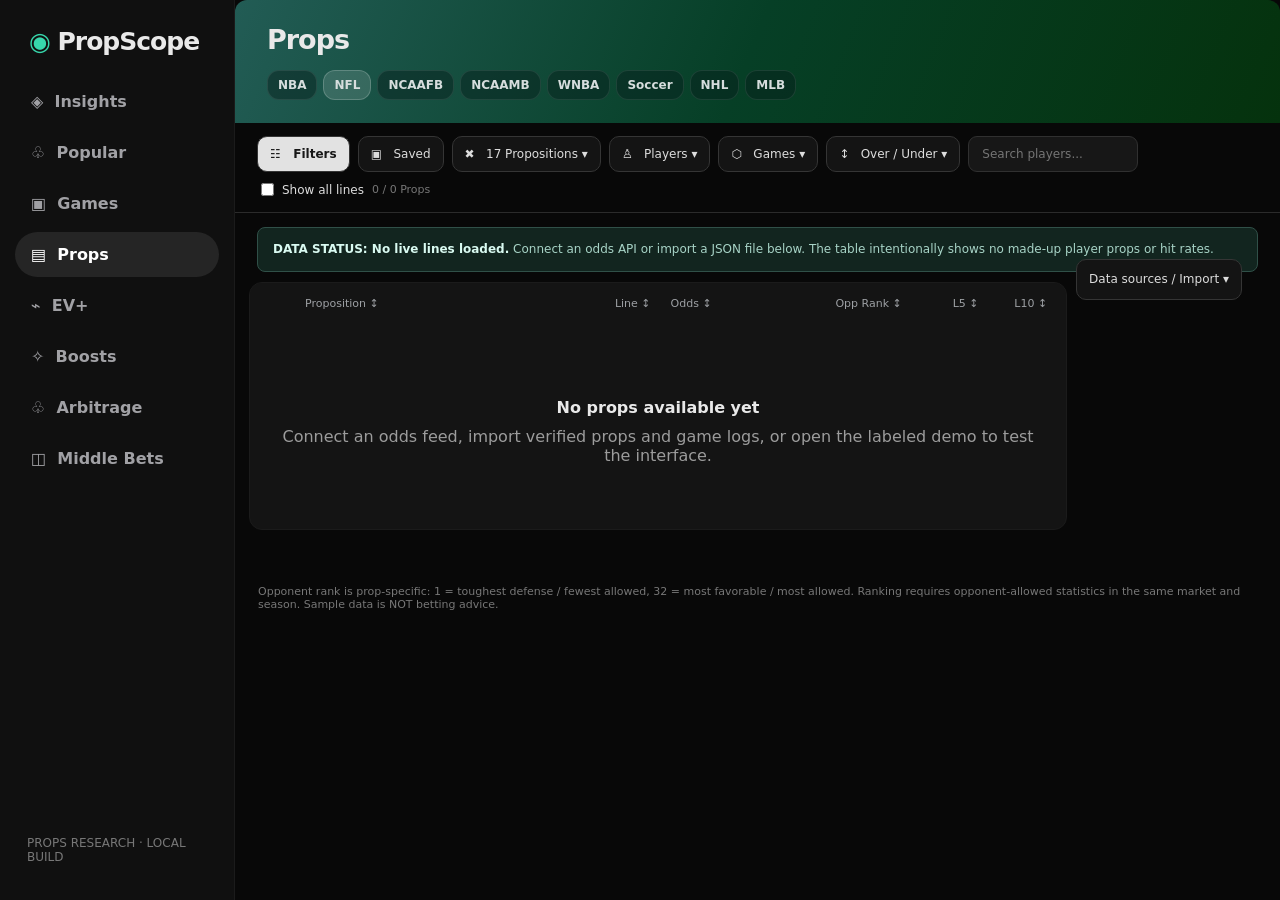
==== commit ba3a648f: "Fix broken JavaScript and restore interactive prop breakdown tabs" ====
--- a/index.html
+++ b/index.html
@@ -1,6 +1,5 @@
 <!doctype html><html lang="en"><head><meta charset="UTF-8"/><meta name="viewport" content="width=device-width,initial-scale=1"/><title>PropScope | Props</title><style>
 :root{font-family:Inter,ui-sans-serif,system-ui,-apple-system,Segoe UI,Arial;color:#e9e9e9;background:#0b0b0b;font-synthesis:none}*{box-sizing:border-box}body{margin:0}button,input,select{font:inherit}button{cursor:pointer}button:disabled{opacity:.4;cursor:default}.app{display:grid;grid-template-columns:235px minmax(0,1fr);max-width:1550px;min-height:100vh;margin:auto}.side{background:#101010;padding:27px 15px;position:sticky;top:0;height:100vh;border-right:1px solid #1b1b1b}.logo{font-size:25px;font-weight:850;letter-spacing:-1px;padding:0 14px 23px}.logo i{font-style:normal;color:#37d6ab}.nav{display:flex;flex-direction:column;gap:6px}.nav button{border:0;background:transparent;color:#a1a1a5;text-align:left;padding:13px 16px;border-radius:30px;font-weight:650;display:flex;gap:12px;align-items:center}.nav button.active{background:#252525;color:#fff}.nav button:hover{background:#202020}.sidefoot{position:absolute;bottom:24px;font-size:12px;color:#777;padding:12px}.main{min-width:0;background:#080808}.hero{background:linear-gradient(112deg,#225c55 0%,#063f26 49%,#05320d 100%);padding:24px 32px 23px;border-radius:12px 12px 0 0;min-height:112px}.hero h1{margin:0 0 15px;font-size:27px;letter-spacing:-1px}.leagues{display:flex;gap:6px;flex-wrap:wrap}.league{background:#071f1c77;border:1px solid #ffffff16;border-radius:12px;color:#d6dddd;padding:7px 10px;font-size:12px;font-weight:800}.league.active{background:#ffffff22;border-color:#ffffff32}.toolbar{display:flex;align-items:center;flex-wrap:wrap;gap:8px;padding:13px 22px;border-bottom:1px solid #2b2b2b}.pill{background:#141414;border:1px solid #353535;border-radius:10px;color:#ddd;font-size:12px;padding:10px 12px;min-height:35px}.pill.active{background:#e2e2e2;color:#171717;font-weight:750}.pill:hover{border-color:#747474}.spacer{flex:1}.search{background:#171717;border:1px solid #303030;color:white;padding:10px 13px;border-radius:9px;width:170px;max-width:100%;font-size:12px}.count{color:#777;font-size:11px;white-space:nowrap}.content{margin:10px 14px 40px;background:#141414;border-radius:13px;overflow:hidden;border:1px solid #1b1b1b}.scroll{overflow-x:auto}.props{border-collapse:collapse;width:100%;min-width:1050px;font-size:12px}.props th{color:#9da0a4;background:#141414;text-align:left;padding:14px 10px;font-size:11px;font-weight:500;white-space:nowrap;cursor:pointer}.props td{border-top:1px solid #242424;padding:0 10px;height:54px;color:#a6a6a9}.props tbody tr:hover td:not(.rate){background:#202020}.props th:first-child,.props td:first-child{width:45px;text-align:center}.props th:nth-child(2){min-width:235px}.props th:nth-child(3){width:55px}.props th:nth-child(4){min-width:125px}.props th:nth-child(5){width:110px}.props th:nth-child(n+6){text-align:center}.pname{font-weight:750;color:#ededee;font-size:12px}.match{font-size:11px;color:#87878a;margin-left:6px}.sub{font-weight:700;color:#ececee;font-size:11px;margin-top:3px}.expand{border:1px solid #333;background:#202020;border-radius:5px;color:#888;width:24px;height:24px}.rank{display:inline-flex;justify-content:center;align-items:center;min-width:30px;border:1px solid #303030;border-radius:14px;padding:3px 4px;font-weight:800}.rank.good{color:#04d79b}.rank.mid{color:#e9c542}.rank.bad{color:#e55653}.rate{background:#15332b;color:#00e5a0!important;font-weight:800;text-align:center;min-width:54px}.rate.mid{background:#322d1b;color:#ebbf31!important}.rate.low{background:#352020;color:#f07471!important}.rate.missing{background:#181818;color:#6e7275!important}.muted{color:#7e7e83}.book{color:#c3abff;font-weight:800;font-size:10px}.empty{text-align:center;padding:64px 20px;color:#9c9c9c}.empty strong{display:block;color:#e9e9e9;margin:10px 0}.notice{margin:14px 22px 2px;padding:12px 15px;border-radius:8px;border:1px solid #305048;background:#12251f;color:#a7d3c6;font-size:12px;line-height:1.6}.notice b{color:#d9faf1}.panel{margin:12px 22px;background:#141414;border:1px solid #343434;border-radius:10px;padding:18px;display:none}.panel.open{display:block}.filters{display:flex;gap:15px;align-items:flex-end;flex-wrap:wrap}.filters label{display:flex;flex-direction:column;gap:7px;font-size:12px;color:#a8a8a8}.filters select{width:200px;background:#202020;border:1px solid #404040;border-radius:7px;color:white;padding:10px;font-size:12px}.panel input[type=file]{font-size:12px;max-width:220px}.detailrow td{background:#181f1d!important;height:auto!important;padding:16px 22px!important}.detail{display:flex;flex-wrap:wrap;gap:22px}.detail>div{min-width:120px}.detail b{display:block;color:#f2f2f2;margin-bottom:6px}.detail span{color:#999}.little{font-size:11px;color:#8d9292}.switch{display:inline-flex;align-items:center;gap:5px;font-size:12px;color:#ddd}.switch input{accent-color:#10a27a}.help{font-size:12px;color:#c2c2c2;line-height:1.7}.help code{color:#50dfb9}.footer{padding:15px 23px;font-size:11px;color:#777}.actions{display:flex;gap:9px;flex-wrap:wrap}.btnGreen{background:#087b58;border:0;color:white;padding:10px 14px;border-radius:8px;font-size:12px;font-weight:bold}@media(max-width:820px){.app{grid-template-columns:1fr}.side{height:auto;position:static;padding:12px;display:flex;align-items:center;gap:16px}.logo{padding:0;font-size:20px}.nav{flex-direction:row;overflow:auto}.nav button:not(.active){display:none}.sidefoot{display:none}.hero{padding:22px 18px}.toolbar{padding:12px}.notice,.panel{margin:12px}.content{margin:10px 6px}}
-
 /* Expanded prop research panel */
 .prop-research{padding:7px 0 4px;color:#ecefee}.research-top{display:flex;justify-content:space-between;gap:15px;align-items:start;flex-wrap:wrap;margin-bottom:16px}.research-top h2{font-size:20px;margin:4px 0 5px;color:#f4f8f5}.research-kicker{font-size:10px;color:#56deb4;font-weight:800;letter-spacing:1.3px}.research-meta{font-size:12px;color:#949b99}.research-tabs{display:flex;flex-wrap:wrap;gap:7px;border-bottom:1px solid #35403c;padding-bottom:13px}.research-tab{border:1px solid #39413e;background:#1d2622;color:#cbd2cf;border-radius:8px;padding:9px 13px;font-size:12px;font-weight:800}.research-tab.active{background:#0a7355;border-color:#14976f;color:#fff}.research-body{padding:18px 0}.research-summary{display:flex;gap:12px;flex-wrap:wrap;align-items:stretch;margin-bottom:18px}.research-summary>div{min-width:150px;background:#111a17;border:1px solid #293a33;padding:15px 18px;border-radius:11px}.research-summary strong{display:block;font-size:25px;color:#e8fbf4}.research-summary span{display:block;font-size:11px;color:#9ba9a4;margin-top:6px}.research-chart{display:flex;align-items:end;gap:7px;overflow-x:auto;min-height:160px;padding:12px 4px 18px;border-bottom:1px solid #343c39}.research-column{min-width:39px;flex:1;max-width:75px;text-align:center}.research-value{font-size:11px;color:#d8e8e0;margin-bottom:7px}.research-bar-wrap{height:115px;display:flex;align-items:end;justify-content:center;background:#111916;border-radius:6px;position:relative;overflow:hidden}.research-bar{width:80%;min-height:4px;border-radius:5px 5px 0 0}.research-bar.hit{background:#00b983}.research-bar.miss{background:#e65e65}.research-bar.push{background:#89908e}.research-date{font-size:10px;color:#a0aaa5;margin-top:7px}.research-log{margin-top:15px;display:flex;flex-wrap:wrap;gap:8px}.research-pill{background:#17211d;border:1px solid #2c3933;border-radius:7px;padding:7px 10px;font-size:11px;color:#cbd3d0}.research-pill.hit{border-color:#177c5d;color:#48dbaf}.research-pill.miss{border-color:#7c3a3f;color:#ef9599}.research-pill.push{border-color:#626b69;color:#aab2b0}.research-empty{padding:32px;text-align:center;color:#abb5b0;background:#111a17;border:1px dashed #42504a;border-radius:10px;line-height:1.8}.research-note{margin-top:16px;font-size:11px;line-height:1.7;color:#899790}.research-actions{display:flex;gap:8px;flex-wrap:wrap}
 </style></head><body><div class="app"><aside class="side"><div class="logo"><i>◉</i> PropScope</div><nav class="nav"><button>◈ &nbsp;Insights</button><button>♧ &nbsp;Popular</button><button>▣ &nbsp;Games</button><button class="active">▤ &nbsp;Props</button><button>⌁ &nbsp;EV+</button><button>✧ &nbsp;Boosts</button><button>♧ &nbsp;Arbitrage</button><button>◫ &nbsp;Middle Bets</button></nav><div class="sidefoot">PROPS RESEARCH · LOCAL BUILD</div></aside><main class="main"><div class="hero"><h1>Props</h1><div class="leagues" id="leagues"></div></div><section class="toolbar"><button class="pill active" id="filterButton">☷ &nbsp; Filters</button><button class="pill" id="savedButton">▣ &nbsp; Saved <span id="savedCount"></span></button><button class="pill" id="propButton">✖ &nbsp; <span id="propCount">17</span> Propositions ▾</button><button class="pill" id="playerButton">♙ &nbsp; Players ▾</button><button class="pill" id="gamesButton">⬡ &nbsp; Games ▾</button><button class="pill" id="sideButton">↕ &nbsp; Over / Under ▾</button><input class="search" id="search" placeholder="Search players..." aria-label="Search players"><span class="spacer"></span><label class="switch"><input type="checkbox" id="allLines"> Show all lines</label><span class="count" id="rowCount">0 Props</span></section><div class="panel" id="filterPanel"><div class="filters"><label>Proposition<select id="marketFilter"><option value="all">All propositions</option></select></label><label>Player<select id="playerFilter"><option value="all">All players</option></select></label><label>Game<select id="gameFilter"><option value="all">All games</option></select></label><label>Side<select id="sideFilter"><option value="all">Over & Under</option><option>Over</option><option>Under</option></select></label><label>Matchup<select id="rankFilter"><option value="all">Any opponent rank</option><option value="good">Favorable (22–32)</option><option value="mid">Neutral (11–21)</option><option value="bad">Difficult (1–10)</option></select></label><button class="pill" id="clearFilters">Clear filters</button></div></div><div class="notice"><b id="modeTitle">DATA STATUS: No live lines loaded.</b> <span id="modeText">Connect an odds API or import a JSON file below. The table intentionally shows no made-up player props or hit rates.</span> <button class="pill" id="dataButton" style="float:right;margin-left:9px">Data sources / Import ▾</button></div><div class="panel" id="dataPanel"><div class="help"><b>Data format:</b> Import JSON with a <code>props</code> array. Each row can contain player, team, opponent, market, side, line, odds, book, opponentRank and <code>games</code> with dated historical stat results. L5, L10, H2H and season rates are calculated from the historical results against <b>today's selected line</b>. As requested, column 2026 means the 2025–26 NFL season (season key 2025); column 2025 means the 2024–25 NFL season (key 2024). CSV and JSON sample schema are in the downloaded project.<br><br><b>Live data:</b> The optional Node server fetches current event player-prop odds from The Odds API, using your own API key. Historical stat logs and defensive rankings must be imported separately; missing values remain blank.</div><div class="actions" style="margin-top:13px"><input type="file" id="file" accept=".json,application/json"><button id="sampleButton" class="btnGreen">Load demonstration data</button><button id="clearData" class="pill">Clear imported data</button><button id="liveButton" class="pill">Fetch live NFL odds</button><div style="display:flex;flex-wrap:wrap;gap:8px;align-items:center;margin-top:12px"><input id="apiEndpoint" class="search" style="width:min(100%,450px)" type="url" placeholder="https://your-backend.example.com/api/props" aria-label="Live props API endpoint"><button id="saveEndpoint" class="pill">Save API URL</button></div><div class="muted" id="connectionStatus" style="margin-top:7px">No backend configured.</div></div><p class="little" id="importError"></p></div><div class="content"><div class="scroll"><table class="props"><thead><tr><th></th><th data-sort="player">Proposition ↕</th><th data-sort="line">Line ↕</th><th>Odds ↕</th><th data-sort="opponentRank">Opp Rank ↕</th><th data-sort="l5">L5 ↕</th><th data-sort="l10">L10 ↕</th><th data-sort="h2h">H2H ↕</th><th data-sort="season2026">2026 ↕</th><th data-sort="season2025">2025 ↕</th></tr></thead><tbody id="tbody"></tbody></table></div><div class="empty" id="empty"><strong>No props available yet</strong>Connect an odds feed, import verified props and game logs, or open the labeled demo to test the interface.</div></div><div class="footer">Opponent rank is prop-specific: 1 = toughest defense / fewest allowed, 32 = most favorable / most allowed. Ranking requires opponent-allowed statistics in the same market and season. Sample data is NOT betting advice.</div></main></div><script>
@@ -8,7 +7,7 @@
 const $=id=>document.getElementById(id);const leagueList=['NBA','NFL','NCAAFB','NCAAMB','WNBA','Soccer','NHL','MLB'];let researchTab={},league='NFL',data=[],sortKey='l10',sortDesc=true,saved=new Set(),savedOnly=false,openRow=null,sample=false;const safe=s=>String(s??'').replace(/[&<>"']/g,c=>({'&':'&amp;','<':'&lt;','>':'&gt;','"':'&quot;',"'":'&#39;'}[c]));const currentSeason=2025,priorSeason=2024;
 function marketName(m){return markets.find(x=>x[0]===m)?.[1]||String(m||'Unknown').replace(/_/g,' ')}function sideHit(v,line,side){if(!Number.isFinite(Number(v))||!Number.isFinite(Number(line)))return null;return side==='Under'?Number(v)<Number(line):Number(v)>Number(line)}function pct(games){if(!games.length)return null;let xs=games.map(g=>sideHit(g.value,g._line,g._side)).filter(v=>v!==null);return xs.length?Math.round(xs.filter(Boolean).length*100/xs.length):null}function enriched(r){let games=(r.games||[]).filter(g=>g&&g.date&&Number.isFinite(Number(g.value))).sort((a,b)=>String(b.date).localeCompare(String(a.date))).map(g=>({...g,_line:r.line,_side:r.side||'Over'}));const rate=gs=>pct(gs);const season=g=>Number(g.season??new Date(g.date).getUTCFullYear());return {...r,l5:rate(games.slice(0,5)),l10:rate(games.slice(0,10)),h2h:rate(games.filter(g=>g.opponent===r.opponent)),season2026:rate(games.filter(g=>season(g)===currentSeason)),season2025:rate(games.filter(g=>season(g)===priorSeason)),games};}
 function researchGames(r,period){const games=r.games||[];if(period==='l5')return games.slice(0,5);if(period==='l10')return games.slice(0,10);if(period==='h2h')return games.filter(g=>g.opponent===r.opponent);const year=period==='season2026'?2025:2024;return games.filter(g=>Number(g.season??new Date(g.date).getUTCFullYear())===year)}function rankClass(v){return !v?'':v<=10?'bad':v<=21?'mid':'good'}function rateHtml(n){let c=n===null?'missing':n<50?'low':n<65?'mid':'';return `<td class="rate ${c}">${n===null?'—':n+'%'}</td>`}function renderLeagues(){$('leagues').innerHTML=leagueList.map(x=>`<button class="league ${x===league?'active':''}" data-league="${x}">${x}</button>`).join('');document.querySelectorAll('[data-league]').forEach(b=>b.onclick=()=>{league=b.dataset.league;renderLeagues();render()})}
-function updateSelect(id,values,pretty=x=>x){let sel=$(id),old=sel.value,first=sel.options[0].outerHTML;sel.innerHTML=first+values.map(x=>`<option value="${safe(x)}">${safe(pretty(x))let details=isOpen?(() => {
+function updateSelect(id,values,pretty=x=>x){let sel=$(id),old=sel.value,first=sel.options[0].outerHTML;sel.innerHTML=first+values.map(x=>`<option value="${safe(x)}">${safe(pretty(x))}</option>`).join('');sel.value=values.includes(old)?old:'all'}function render(){let rows=data.filter(r=>(r.league||'NFL')===league).map(enriched);updateSelect('playerFilter',[...new Set(rows.map(r=>r.player).filter(Boolean))].sort());updateSelect('gameFilter',[...new Set(rows.map(r=>`${r.team||'?'} @ ${r.opponent||'?'}`))].sort());const market=$('marketFilter').value,player=$('playerFilter').value,game=$('gameFilter').value,side=$('sideFilter').value,rank=$('rankFilter').value,q=$('search').value.toLowerCase();rows=rows.filter(r=>(market==='all'||r.market===market)&&(player==='all'||r.player===player)&&(game==='all'||`${r.team||'?'} @ ${r.opponent||'?'}`===game)&&(side==='all'||r.side===side)&&(rank==='all'||rankClass(r.opponentRank)===rank)&&(!q||(`${r.player} ${r.team} ${r.market} ${r.opponent}`).toLowerCase().includes(q))&&(!savedOnly||saved.has(r.id)));if(!$('allLines').checked){let ids=new Set();rows=rows.filter(r=>{let k=`${r.player}:${r.market}:${r.side}`;if(ids.has(k))return false;ids.add(k);return true})}rows.sort((a,b)=>{let av=a[sortKey],bv=b[sortKey];if(av==null)return 1;if(bv==null)return -1;let c=typeof av==='number'&&typeof bv==='number'?av-bv:String(av).localeCompare(String(bv));return sortDesc?-c:c});$('rowCount').textContent=`${rows.length} / ${data.filter(r=>(r.league||'NFL')===league).length} Props`;$('savedCount').textContent=saved.size?`(${saved.size})`:'';$('empty').style.display=rows.length?'none':'block';$('tbody').innerHTML=rows.map(r=>{let rank=Number(r.opponentRank),rc=rankClass(rank),key=safe(r.id),isOpen=openRow===r.id;let main=`<tr><td><button class="expand" data-expand="${key}">${isOpen?'−':'+'}</button></td><td><div><span class="pname">${safe(r.player)}</span><span class="match"> · ${safe(r.team||'—')} @ ${safe(r.opponent||'—')}</span></div><div class="sub">${safe(r.side||'Over')} ${safe(r.line)} ${safe(marketName(r.market))}</div></td><td>${safe(r.line)}</td><td><span class="book">${safe(r.book||'—')}</span> <span class="muted">${r.odds!=null?(Number(r.odds)>0?'+':'')+safe(r.odds):'—'}</span></td><td style="text-align:center">${rank?`<span class="rank ${rc}">${rank}${rank===1?'st':rank===2?'nd':rank===3?'rd':'th'}</span> <span class="muted">${safe(r.opponent)}</span>`:'<span class="muted">—</span>'}</td>${rateHtml(r.l5)}${rateHtml(r.l10)}${rateHtml(r.h2h)}${rateHtml(r.season2026)}${rateHtml(r.season2025)}</tr>`;let details=isOpen?(() => {
  const tabs=[['l5','L5'],['l10','L10'],['h2h','H2H'],['season2026','2026'],['season2025','2025']];
  const current=researchTab[r.id]||'l5';
  const selectedGames=researchGames(r,current);
@@ -29,7 +28,7 @@
   return '<span class="research-pill '+status+'">'+safe(g.date)+' · '+safe(g.value)+' ('+safe(g.opponent||'—')+')</span>'
  }).join('');
  return '<tr class="detailrow"><td colspan="10"><div class="prop-research"><div class="research-top"><div><div class="research-kicker">PLAYER PROP BREAKDOWN</div><h2>'+safe(r.player)+' · '+safe(marketName(r.market))+'</h2><div class="research-meta">'+safe(r.team||'—')+' vs '+safe(r.opponent||'—')+' · '+safe(r.side||'Over')+' '+safe(r.line)+' · '+safe(r.book||'Sportsbook not specified')+'</div></div><div class="research-actions"><button class="pill" data-save="'+key+'">'+(saved.has(r.id)?'★ Saved':'☆ Save prop')+'</button><button class="pill" data-expand="'+key+'">Close ✕</button></div></div><div class="research-tabs" role="tablist">'+tabs.map(t=>'<button class="research-tab '+(current===t[0]?'active':'')+'" role="tab" aria-selected="'+(current===t[0])+'" data-research="'+key+'" data-period="'+t[0]+'">'+t[1]+'</button>').join('')+'</div><div class="research-body"><div class="research-summary"><div><strong>'+(percentage===null?'—':percentage+'%')+'</strong><span>'+safe(context)+' · Hit rate</span></div><div><strong>'+hits+' / '+total+'</strong><span>Games over/under selected line</span></div><div><strong>'+safe(rankLabel)+'</strong><span>Opponent rank for this prop</span></div><div><strong>'+safe(r.line)+'</strong><span>'+safe(r.side||'Over')+' · Betting line</span></div></div>'+(total?'<div class="research-chart">'+bars+'</div><div class="research-log">'+chips+'</div>':'<div class="research-empty">No verified game logs are available for '+safe(context)+'.<div>Connect a historical stats feed or import real game results to populate this chart.</div></div>')+'<div class="research-note"><span style="color:#09d49a">■</span> Hit &nbsp; <span style="color:#e65e65">■</span> Miss &nbsp; <span style="color:#89908e">■</span> Push · Hit rates use the current selected line. Pushes are neutral on the chart and do not count as hits. The 2026/2025 headings refer to the 2025–26/2024–25 seasons.</div></div></div></td></tr>';
-})():''; Set();rows=rows.filter(r=>{let k=`${r.player}:${r.market}:${r.side}`;if(ids.has(k))return false;ids.add(k);return true})}rows.sort((a,b)=>{let av=a[sortKey],bv=b[sortKey];if(av==null)return 1;if(bv==null)return -1;let c=typeof av==='number'&&typeof bv==='number'?av-bv:String(av).localeCompare(String(bv));return sortDesc?-c:c});$('rowCount').textContent=`${rows.length} / ${data.filter(r=>(r.league||'NFL')===league).length} Props`;$('savedCount').textContent=saved.size?`(${saved.size})`:'';$('empty').style.display=rows.length?'none':'block';$('tbody').innerHTML=rows.map(r=>{let rank=Number(r.opponentRank),rc=rankClass(rank),key=safe(r.id),isOpen=openRow===r.id;let main=`<tr><td><button class="expand" data-expand="${key}">${isOpen?'−':'+'}</button></td><td><div><span class="pname">${safe(r.player)}</span><span class="match"> · ${safe(r.team||'—')} @ ${safe(r.opponent||'—')}</span></div><div class="sub">${safe(r.side||'Over')} ${safe(r.line)} ${safe(marketName(r.market))}</div></td><td>${safe(r.line)}</td><td><span class="book">${safe(r.book||'—')}</span> <span class="muted">${r.odds!=null?(Number(r.odds)>0?'+':'')+safe(r.odds):'—'}</span></td><td style="text-align:center">${rank?`<span class="rank ${rc}">${rank}${rank===1?'st':rank===2?'nd':rank===3?'rd':'th'}</span> <span class="muted">${safe(r.opponent)}</span>`:'<span class="muted">—</span>'}</td>${rateHtml(r.l5)}${rateHtml(r.l10)}${rateHtml(r.h2h)}${rateHtml(r.season2026)}${rateHtml(r.season2025)}</tr>`;let details=isOpen?`<tr class="detailrow"><td colspan="10"><div class="detail"><div><b>Historical sample sizes</b><span>L5: ${Math.min(5,r.games.length)} · L10: ${Math.min(10,r.games.length)}<br>H2H: ${r.games.filter(g=>g.opponent===r.opponent).length} games</span></div><div><b>Rank meaning</b><span>${rank?`${rank}/32 — ${rc==='good'?'Favorable':rc==='mid'?'Neutral':'Difficult'} matchup`:'No opponent-allowed data imported'}</span></div><div><b>Line context</b><span>Hit rates recalculate against ${r.side||'Over'} ${r.line}<br>Pushes count as not hitting</span></div><div><b>Save prop</b><button class="pill" data-save="${key}">${saved.has(r.id)?'★ Remove from saved':'☆ Add to saved'}</button></div><div><b>Game logs</b><span>${r.games.length?'<span>'+r.games.slice(0,10).map(g=>`${safe(g.date)}: ${safe(g.value)}`).join(' · ')+'</span>':'No historical games imported'}</span></div></div></td></tr>`:'';return main+details}).join('');document.querySelectorAll('[data-expand]').forEach(b=>b.onclick=()=>{openRow=openRow===b.dataset.expand?null:b.dataset.expand;render()});document.querySelectorAll('[data-save]').forEach(b=>b.onclick=()=>{saved.has(b.dataset.save)?saved.delete(b.dataset.save):saved.add(b.dataset.save);render()});document.querySelectorAll('[data-research]').forEach(b=>b.onclick=()=>{researchTab[b.dataset.research]=b.dataset.period;render()})}
+})():'';return main+details}).join('');document.querySelectorAll('[data-expand]').forEach(b=>b.onclick=()=>{openRow=openRow===b.dataset.expand?null:b.dataset.expand;render()});document.querySelectorAll('[data-save]').forEach(b=>b.onclick=()=>{saved.has(b.dataset.save)?saved.delete(b.dataset.save):saved.add(b.dataset.save);render()});document.querySelectorAll('[data-research]').forEach(b=>b.onclick=()=>{researchTab[b.dataset.research]=b.dataset.period;render()})}
 for(let [id,label] of markets){let o=document.createElement('option');o.value=id;o.textContent=label;$('marketFilter').appendChild(o)}$('propCount').textContent=markets.length;for(let id of ['search','marketFilter','playerFilter','gameFilter','sideFilter','rankFilter','allLines'])$(id).addEventListener(id==='search'?'input':'change',render);for(let [btn,panel] of [['filterButton','filterPanel'],['dataButton','dataPanel']])$(btn).onclick=()=>$(panel).classList.toggle('open');$('propButton').onclick=()=>{$('filterPanel').classList.add('open');$('marketFilter').focus()};$('playerButton').onclick=()=>{$('filterPanel').classList.add('open');$('playerFilter').focus()};$('gamesButton').onclick=()=>{$('filterPanel').classList.add('open');$('gameFilter').focus()};$('sideButton').onclick=()=>{$('filterPanel').classList.add('open');$('sideFilter').focus()};$('savedButton').onclick=()=>{savedOnly=!savedOnly;$('savedButton').classList.toggle('active',savedOnly);render()};$('clearFilters').onclick=()=>{for(let id of ['marketFilter','playerFilter','gameFilter','sideFilter','rankFilter'])$(id).value='all';$('search').value='';render()};document.querySelectorAll('th[data-sort]').forEach(t=>t.onclick=()=>{sortDesc=sortKey===t.dataset.sort?!sortDesc:true;sortKey=t.dataset.sort;render()});
 function load(input,isSample=false){if(!input||!Array.isArray(input.props))throw Error('JSON must contain a props array');data=input.props.map((r,i)=>({...r,id:String(r.id||`prop-${i}`),line:Number(r.line),opponentRank:r.opponentRank==null?null:Number(r.opponentRank)})).filter(r=>r.player&&r.market&&Number.isFinite(r.line));sample=isSample;$('modeTitle').textContent=isSample?'DEMO DATA ONLY — not real sportsbook odds.':`IMPORTED DATA — ${data.length} rows.`;$('modeText').textContent=isSample?'All player names, odds and game logs in this mode are synthetic examples for testing only.':'Stats and ranks are shown only where provided in the imported file. Verify the source and timestamps before relying on the numbers.';$('importError').textContent='';render()}
 $('file').onchange=async e=>{try{let t=await e.target.files[0].text();load(JSON.parse(t))}catch(e){$('importError').textContent=e.message}};$('clearData').onclick=()=>{data=[];saved.clear();sample=false;$('modeTitle').textContent='DATA STATUS: No live lines loaded.';$('modeText').textContent='Import verified JSON or connect a live API feed.';render()};
